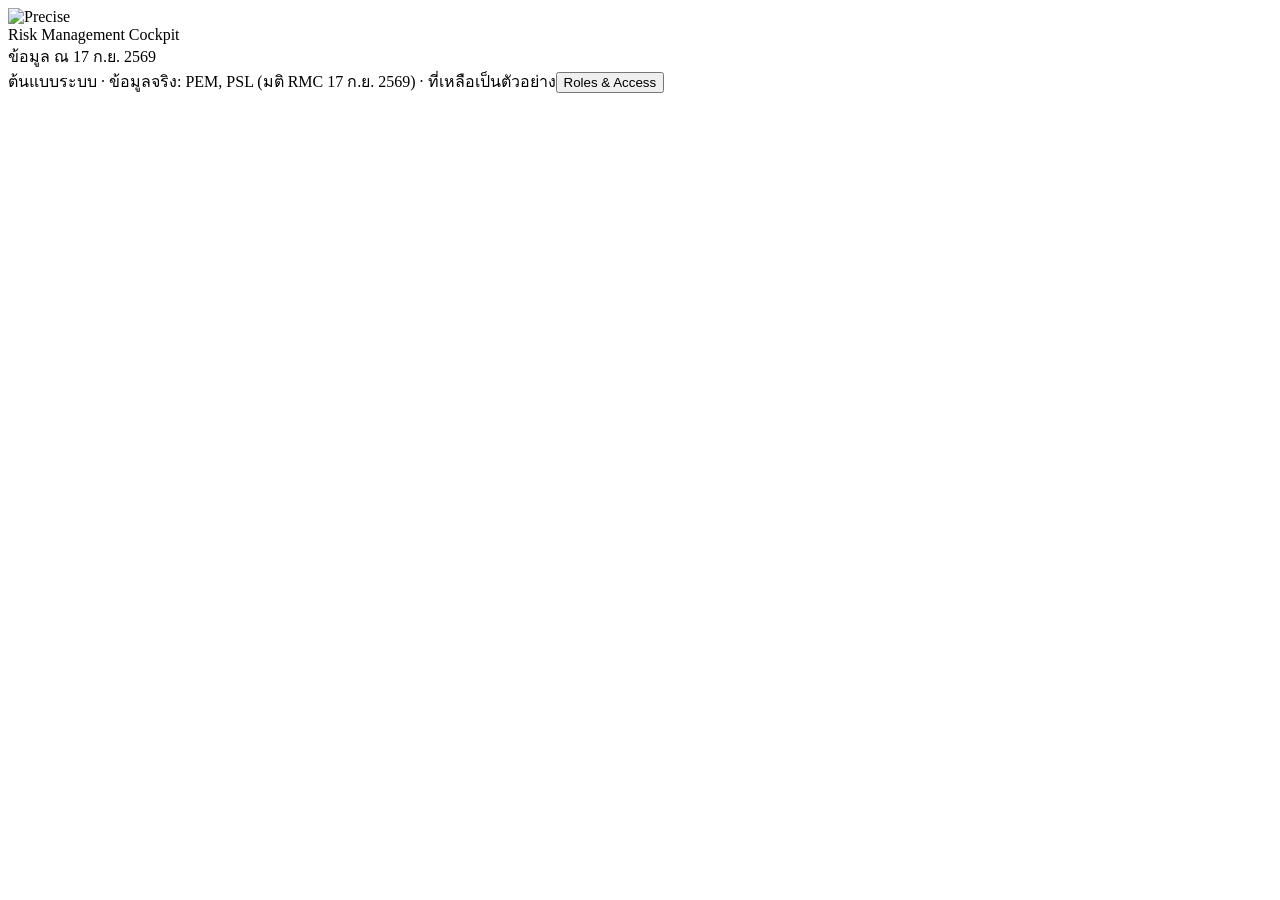
==== access.html @ 17184a7b "Update Web แบบแยก file  -  ครั้งแรก" ====
<!doctype html>
<html lang="th">
<head>
<meta charset="utf-8">
<meta name="viewport" content="width=device-width, initial-scale=1, viewport-fit=cover">
<title>Roles & Access · Precise Risk Cockpit</title>
<link rel="preconnect" href="https://fonts.googleapis.com">
<link href="https://fonts.googleapis.com/css2?family=IBM+Plex+Sans+Thai:wght@400;500;600;700&family=Noto+Sans+Thai:wght@400;500;600;700&family=IBM+Plex+Mono:wght@500;600&display=swap" rel="stylesheet">
<link rel="stylesheet" href="css/app.css">
</head>
<body>
<div class="login" id="login" hidden></div>
<div class="topbar">
  <div class="topbar-inner">
    <div class="brand">
      <span class="logo-plate"><img class="brand-logo" src="img/logo-h.png" alt="Precise" width="160" height="25"></span>
      <div class="brand-text">
        <div class="t1">Risk Management Cockpit</div>
      </div>
    </div>
    <nav class="tabs" id="tabnav" aria-label="เมนูหลัก"></nav>
    <div class="tb-right">
      <span class="data-date">ข้อมูล ณ 17 ก.ย. 2569</span>
      <div class="user-slot" id="userSlot"></div>
    </div>
  </div>
</div>

<div class="wrap">
  <div id="panels"></div>
</div>

<footer>
  <div class="foot-row"><span>ต้นแบบระบบ · ข้อมูลจริง: PEM, PSL (มติ RMC 17 ก.ย. 2569) · ที่เหลือเป็นตัวอย่าง</span><button type="button" class="foot-link" data-goto-page="access">Roles &amp; Access</button></div>
</footer>

<script>window.PRC_PAGE="access";</script>
<script src="data/org.js"></script>
<script src="data/strategy.js"></script>
<script src="data/risks.js"></script>
<script src="data/access.js"></script>
<script src="js/app.js"></script>
</body>
</html>
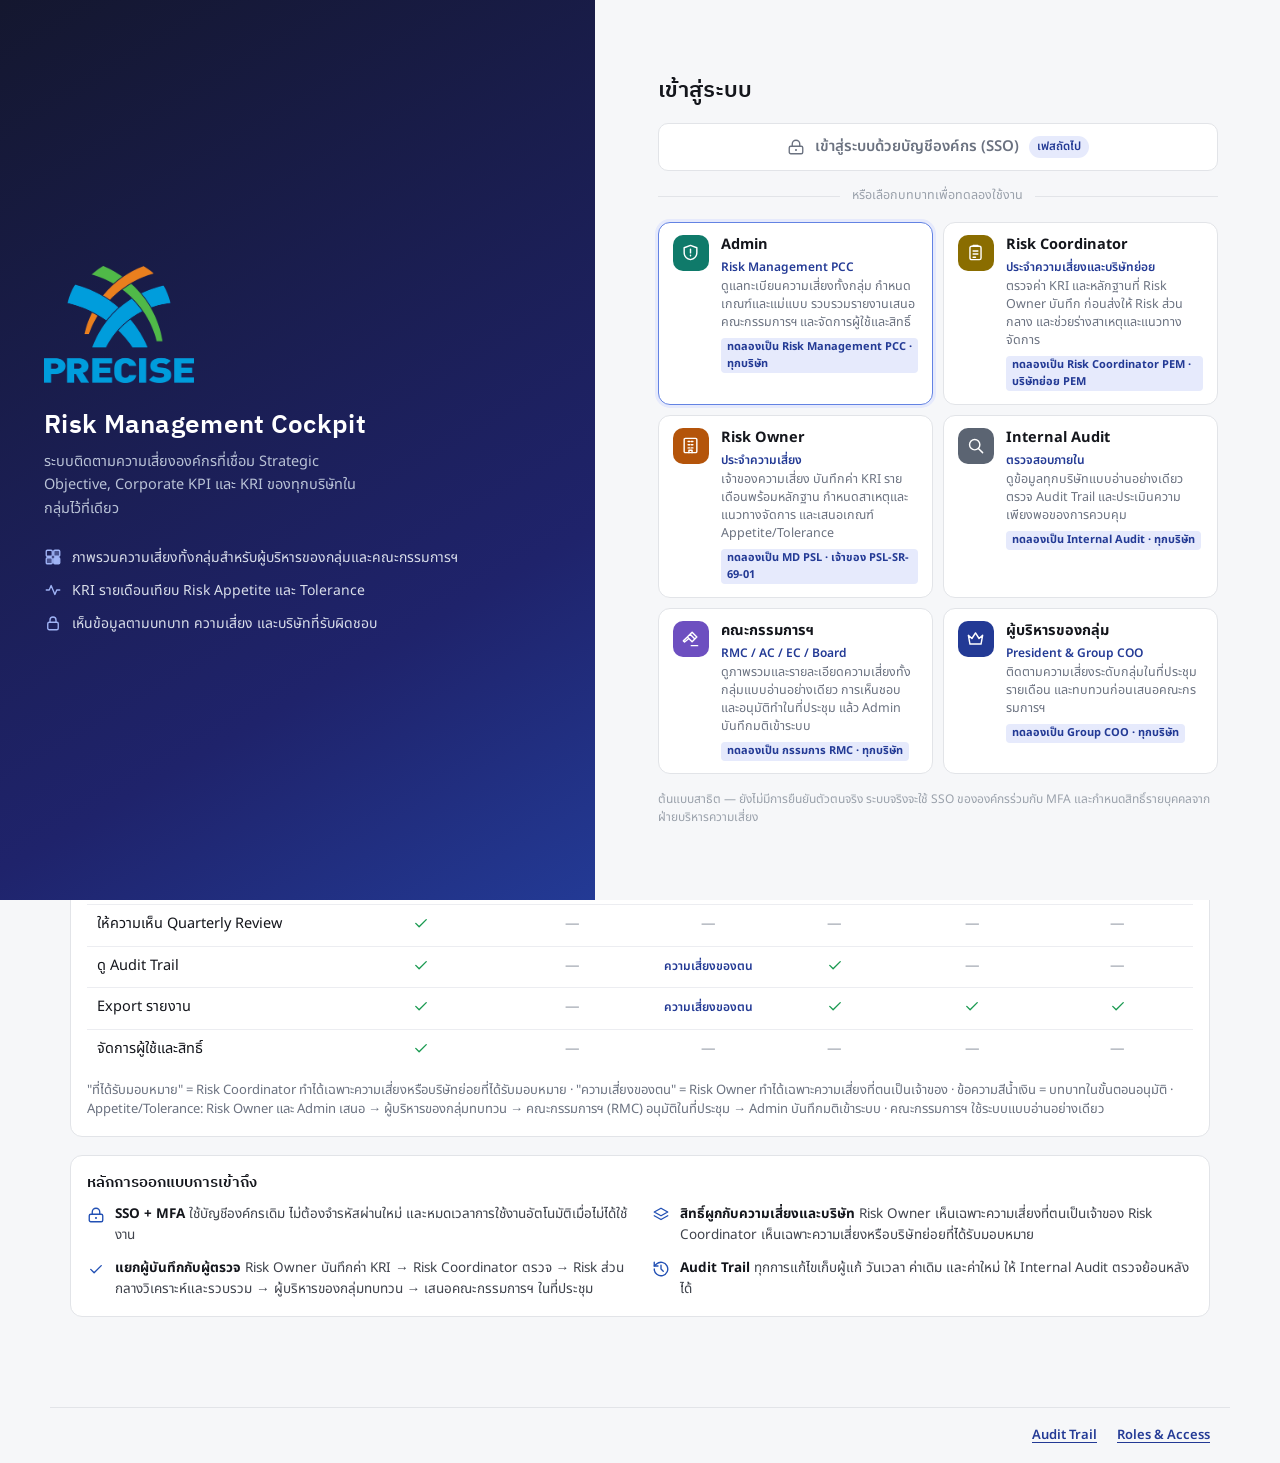
==== commit 4f6f1fa7: "Sync Risk Cockpit with latest Artifact version (1790785474-12ca) - Update all pages, css/app.css, js" ====
--- a/access.html
+++ b/access.html
@@ -13,14 +13,15 @@
 <div class="topbar">
   <div class="topbar-inner">
     <div class="brand">
-      <span class="logo-plate"><img class="brand-logo" src="img/logo-h.png" alt="Precise" width="160" height="25"></span>
+      <svg class="brand-mark" viewBox="0 0 27 27" width="27" height="27" aria-hidden="true"><rect x="0" y="0" width="6" height="6" rx="1.2" fill="#e6870c"/><rect x="7" y="0" width="6" height="6" rx="1.2" fill="#e6870c"/><rect x="14" y="0" width="6" height="6" rx="1.2" fill="#d92d20"/><rect x="21" y="0" width="6" height="6" rx="1.2" fill="#d92d20"/><rect x="0" y="7" width="6" height="6" rx="1.2" fill="#caa400"/><rect x="7" y="7" width="6" height="6" rx="1.2" fill="#caa400"/><rect x="14" y="7" width="6" height="6" rx="1.2" fill="#e6870c"/><rect x="21" y="7" width="6" height="6" rx="1.2" fill="#d92d20"/><rect x="0" y="14" width="6" height="6" rx="1.2" fill="#1a9a51"/><rect x="7" y="14" width="6" height="6" rx="1.2" fill="#caa400"/><rect x="14" y="14" width="6" height="6" rx="1.2" fill="#caa400"/><rect x="21" y="14" width="6" height="6" rx="1.2" fill="#e6870c"/><rect x="0" y="21" width="6" height="6" rx="1.2" fill="#1a9a51"/><rect x="7" y="21" width="6" height="6" rx="1.2" fill="#1a9a51"/><rect x="14" y="21" width="6" height="6" rx="1.2" fill="#caa400"/><rect x="21" y="21" width="6" height="6" rx="1.2" fill="#e6870c"/></svg>
       <div class="brand-text">
-        <div class="t1">Risk Management Cockpit</div>
+        <div class="t1">Risk Cockpit</div>
+        <div class="t2">Enterprise Risk Management</div>
       </div>
     </div>
     <nav class="tabs" id="tabnav" aria-label="เมนูหลัก"></nav>
     <div class="tb-right">
-      <span class="data-date">ข้อมูล ณ 17 ก.ย. 2569</span>
+      <span class="data-date">ข้อมูล ณ 17 ธ.ค. 2569</span>
       <div class="user-slot" id="userSlot"></div>
     </div>
   </div>
@@ -31,7 +32,7 @@
 </div>
 
 <footer>
-  <div class="foot-row"><span>ต้นแบบระบบ · ข้อมูลจริง: PEM, PSL (มติ RMC 17 ก.ย. 2569) · ที่เหลือเป็นตัวอย่าง</span><button type="button" class="foot-link" data-goto-page="access">Roles &amp; Access</button></div>
+  <div class="foot-row"><button type="button" class="foot-link" data-goto-page="revision">Audit Trail</button><button type="button" class="foot-link" data-goto-page="access">Roles &amp; Access</button></div>
 </footer>
 
 <script>window.PRC_PAGE="access";</script>
--- a/css/app.css
+++ b/css/app.css
@@ -0,0 +1,1554 @@
+  /* base (matches the artifact skeleton so pages look the same everywhere) */
+  html,body{ margin:0; } [hidden]{ display:none !important; } img{ max-width:100%; }
+  :root{
+    --brand-900:#1f236b; --brand-700:#233a95; --brand-600:#2250b4; --brand-500:#6383e3; --brand-100:#e6eafc; --cause-bg:#eeebfd; --cause-line:#c4bbf3; --cause-fg:#4a3aa6;
+    --navy-900:#14172f; --navy-800:#1e2148; --navy-700:#1f236b;
+    --layer-corp:#6383e3; --layer-parent:#233a95; --layer-sub:#6d4fc0;
+    --cm-ok-fg:#0f5b32; --cm-gap-fg:#7a5b00;
+    --cm-rule:#9aa1ae;
+    --ink:#14161c; --ink-soft:#3f434c; --ink-muted:#6b7280; --ink-faint:#9aa1ab;
+    --surface:#ffffff; --surface-alt:#f6f7f9; --surface-sunken:#eef0f3; --border:#e2e4e8; --border-soft:#ecedf1;
+    --crit-fg:#8a1c14; --crit-bg:#fbe6e3; --crit-line:#d92d20;
+    --high-fg:#8a4a05; --high-bg:#fdefd9; --high-line:#e6870c;
+    --watch-fg:#7a5b00; --watch-bg:#fbf2cf; --watch-line:#caa400;
+    --good-fg:#0f5b32; --good-bg:#e2f4e8; --good-line:#1a9a51;
+    --pending-fg:#5b6472; --pending-bg:#eef1f3; --pending-line:#b7bec7;
+    --font-head:"IBM Plex Sans Thai","IBM Plex Sans",sans-serif;
+    --font-body:"Noto Sans Thai","Noto Sans",sans-serif;
+    --font-mono:"IBM Plex Mono",ui-monospace,monospace;
+    color-scheme: light;
+  }
+  @media (prefers-color-scheme: dark){
+    :root:not([data-theme="light"]){
+      --ink:#eef1f7; --ink-soft:#c7ccd6; --ink-muted:#949bab; --ink-faint:#676e7e;
+      --surface:#14161c; --surface-alt:#0e0f14; --surface-sunken:#0a0b0f; --border:#262932; --border-soft:#1c1f27;
+      --brand-700:#8297ed; --brand-100:#1f2650; --cause-bg:#231d42; --cause-line:#463c7e; --cause-fg:#b4a8f6;
+      --crit-bg:#3a1712; --high-bg:#3a2a0c; --watch-bg:#332c05; --good-bg:#0f2a1c; --pending-bg:#1c262b;
+      --layer-parent:#8297ed; --layer-sub:#b3a3ec;
+      --cm-ok-fg:#5fd08f; --cm-gap-fg:#e5c34a;
+      --cm-rule:#5a6070;
+    }
+  }
+  :root[data-theme="dark"]{
+    --ink:#eef1f7; --ink-soft:#c7ccd6; --ink-muted:#949bab; --ink-faint:#676e7e;
+    --surface:#14161c; --surface-alt:#0e0f14; --surface-sunken:#0a0b0f; --border:#262932; --border-soft:#1c1f27;
+    --brand-700:#8297ed; --brand-100:#1f2650; --cause-bg:#231d42; --cause-line:#463c7e; --cause-fg:#b4a8f6;
+    --crit-bg:#3a1712; --high-bg:#3a2a0c; --watch-bg:#332c05; --good-bg:#0f2a1c; --pending-bg:#1c262b;
+    --layer-parent:#8297ed; --layer-sub:#b3a3ec;
+    --cm-ok-fg:#5fd08f; --cm-gap-fg:#e5c34a;
+    --cm-rule:#5a6070;
+  }
+  *{box-sizing:border-box;}
+  body{ background:var(--surface-alt); color:var(--ink); font-family:var(--font-body); font-size:15.5px; line-height:1.5; padding-inline:0; }
+  h1,h2,h3,h4{ font-family:var(--font-head); font-weight:600; text-wrap:balance; margin:0; color:var(--ink); }
+  .mono{ font-family:var(--font-mono); font-variant-numeric:tabular-nums; }
+  a{ color:inherit; }
+  button{ font-family:inherit; }
+
+  .topbar{
+    position:sticky; top:env(safe-area-inset-top,0px); z-index:20;
+    background:linear-gradient(135deg,var(--navy-900),var(--navy-700));
+    color:#eef1f7; border-bottom:1px solid var(--brand-700);
+  }
+  .topbar-inner{ max-width:1180px; margin:0 auto; padding:14px 20px; display:flex; flex-wrap:wrap; align-items:center; gap:14px; }
+  .brand{ display:flex; align-items:center; gap:10px; margin-right:auto; }
+  .brand-text .t1{ font-family:var(--font-head); font-weight:700; font-size:16px; letter-spacing:.6px; }
+  .brand-text .t2{ font-size:13px; color:#a7b0c4; }
+  .tabs{ display:flex; gap:4px; flex-wrap:wrap; }
+  .tab-btn{
+    background:transparent; border:1px solid transparent; color:#ced3dc; padding:7px 12px; border-radius:8px;
+    font-size:14px; font-weight:600; cursor:pointer; white-space:nowrap; transition:background .15s,color .15s;
+  }
+  .tab-btn:hover{ background:rgba(255,255,255,.08); color:#fff; }
+  .tab-btn.active{ background:var(--brand-600); color:#fff; }
+
+  .wrap{ max-width:1180px; margin:0 auto; padding:22px 20px 60px; }
+  .panel{ display:flex; flex-direction:column; gap:18px; }
+
+  .page-head{ display:flex; flex-wrap:wrap; align-items:baseline; justify-content:space-between; gap:10px; margin-bottom:2px; }
+  .page-head h2{ font-size:24px; }
+  .page-head .sub{ color:var(--ink-muted); font-size:14px; }
+  .asof{ font-size:13px; color:var(--ink-faint); background:var(--surface-sunken); border:1px solid var(--border-soft); padding:3px 9px; border-radius:20px; }
+
+  .filterbar{ display:flex; align-items:center; gap:9px; min-width:0; max-width:100%; }
+  .filterbar label{ font-size:13px; font-weight:700; color:var(--ink-muted); white-space:nowrap; }
+  .filterbar select{
+    font-family:var(--font-body); font-size:14px; color:var(--ink); background:var(--surface);
+    border:1px solid var(--border); border-radius:8px; padding:7px 30px 7px 11px; min-width:170px; max-width:100%;
+    cursor:pointer; appearance:none; -webkit-appearance:none;
+    background-image:url("data:image/svg+xml;utf8,<svg xmlns='http://www.w3.org/2000/svg' width='10' height='6'><path d='M0 0L5 6L10 0Z' fill='%2398a2b3'/></svg>");
+    background-repeat:no-repeat; background-position:right 11px center;
+  }
+  .filterbar select{ flex:1 1 auto; width:360px; min-width:0; }
+  .filterbar select:focus{ outline:2px solid var(--brand-500); outline-offset:1px; }
+  .empty-state{ text-align:center; padding:34px 20px; color:var(--ink-muted); font-size:14.5px; }
+  .empty-state .big{ font-size:15px; font-weight:600; color:var(--ink-soft); margin-bottom:4px; }
+
+  .grid{ display:grid; gap:14px; }
+  .grid > *{ min-width:0; }
+  .grid-4{ grid-template-columns:repeat(4,1fr); }
+  .grid-5{ grid-template-columns:repeat(5,1fr); }
+  .grid-2{ grid-template-columns:1.3fr 1fr; }
+  .grid-matrix{ grid-template-columns:3fr 6fr; }
+  @media (max-width:860px){ .grid-4, .grid-5{ grid-template-columns:repeat(2,1fr); } .grid-5 > :first-child{ grid-column:1 / -1; } .grid-2{ grid-template-columns:1fr; } .grid-matrix{ grid-template-columns:1fr; } }
+  @media (max-width:520px){ .grid-4{ grid-template-columns:1fr 1fr; } }
+
+  .card{ background:var(--surface); border:1px solid var(--border); border-radius:12px; padding:16px; }
+  .card h3{ font-size:15px; margin-bottom:10px; }
+  .card .hint{ font-size:13px; color:var(--ink-muted); margin-top:2px; }
+
+  .stat{ background:var(--surface); border:1px solid var(--border); border-radius:12px; padding:14px 16px; position:relative; overflow:hidden; }
+  .stat .lbl{ font-size:13px; color:var(--ink-muted); font-weight:600; text-transform:uppercase; letter-spacing:.4px; }
+  .stat .val{ font-family:var(--font-mono); font-size:32px; font-weight:600; margin-top:4px; }
+  .stat .bar{ height:4px; border-radius:3px; margin-top:10px; background:var(--surface-sunken); }
+  .stat .bar i{ display:block; height:100%; border-radius:3px; }
+  .stat.crit .val{ color:var(--crit-line);} .stat.crit .bar i{ background:var(--crit-line); }
+  .stat.high .val{ color:var(--high-line);} .stat.high .bar i{ background:var(--high-line); }
+  .stat.watch .val{ color:var(--watch-line);} .stat.watch .bar i{ background:var(--watch-line); }
+  .stat.good .val{ color:var(--good-line);} .stat.good .bar i{ background:var(--good-line); }
+
+  .pill{ display:inline-flex; align-items:center; gap:5px; font-size:12.5px; font-weight:700; padding:3px 9px; border-radius:20px; border:1px solid transparent; white-space:nowrap; }
+  .pill::before{ content:""; width:6px; height:6px; border-radius:50%; }
+  .pill.crit{ color:var(--crit-fg); background:var(--crit-bg); border-color:var(--crit-line); } .pill.crit::before{ background:var(--crit-line); }
+  .pill.high{ color:var(--high-fg); background:var(--high-bg); border-color:var(--high-line); } .pill.high::before{ background:var(--high-line); }
+  .pill.watch{ color:var(--watch-fg); background:var(--watch-bg); border-color:var(--watch-line); } .pill.watch::before{ background:var(--watch-line); }
+  .pill.good{ color:var(--good-fg); background:var(--good-bg); border-color:var(--good-line); } .pill.good::before{ background:var(--good-line); }
+  .pill.pending{ color:var(--pending-fg); background:var(--pending-bg); border-color:var(--pending-line); } .pill.pending::before{ background:var(--pending-line); }
+
+  /* org chart -- 3 tiers, each its own flat card (shadow, not border), connected by one layer-colored line per hop */
+  .org{ display:flex; flex-direction:column; align-items:center; gap:6px; }
+  .org-legend{ display:flex; flex-wrap:wrap; gap:10px 18px; margin-bottom:16px; font-size:12px; color:var(--ink-muted); }
+  .org-legend span{ display:inline-flex; align-items:center; gap:7px; }
+  .org-legend i{ width:9px; height:9px; border-radius:50%; display:inline-block; flex:none; }
+
+  .org-parent{ background:var(--surface); color:var(--ink); border-radius:12px; padding:14px 24px; text-align:center; min-width:220px; cursor:pointer; box-shadow:0 0 0 1px var(--border-soft), 0 1px 2px rgba(15,23,42,.05); transition:box-shadow .15s,transform .1s; }
+  .org-parent:hover{ box-shadow:0 0 0 1px var(--brand-500), 0 4px 10px -4px rgba(15,23,42,.18); transform:translateY(-1px); }
+  .org-parent .n{ font-family:var(--font-head); font-weight:700; font-size:22px; letter-spacing:.5px; color:var(--layer-corp); }
+  .org-parent .d{ font-size:12.5px; color:var(--ink-muted); margin-top:2px; }
+  .org-parent .lv{ margin-top:9px; }
+  .org-parent.active{ box-shadow:0 0 0 2px var(--brand-600); }
+
+  /* layer1 -> layer2 connector (one line, one color) */
+  .org-stem{ width:2px; height:18px; background:var(--layer-parent); }
+  .org-row{ display:grid; grid-template-columns:repeat(auto-fit,minmax(150px,1fr)); gap:24px 12px; align-items:start; position:relative; padding-top:16px; border-top:2px solid var(--layer-parent); width:100%; }
+
+  .org-branch{ display:flex; flex-direction:column; align-items:stretch; }
+
+  .org-node{ background:var(--surface); border-radius:10px; padding:11px 13px; text-align:left; cursor:pointer; box-shadow:0 0 0 1px var(--border-soft), 0 1px 2px rgba(15,23,42,.05); transition:box-shadow .15s,transform .1s; }
+  .org-node:hover{ box-shadow:0 0 0 1px var(--brand-500), 0 4px 10px -4px rgba(15,23,42,.18); transform:translateY(-1px); }
+  .org-node.active{ box-shadow:0 0 0 2px var(--brand-600); }
+  .org-node-top{ display:flex; align-items:center; justify-content:space-between; gap:6px; }
+  .org-node .id{ font-family:var(--font-mono); font-weight:700; font-size:14.5px; color:var(--layer-parent); }
+  .org-node .lv{ margin-top:8px; }
+
+  .org-expand-toggle{ background:none; border:none; color:var(--ink-faint); cursor:pointer; font-size:11.5px; padding:3px 5px; line-height:1; border-radius:4px; flex:none; }
+  .org-expand-toggle:hover{ color:var(--brand-600); background:var(--surface-alt); }
+
+  /* layer2 -> layer3 connector (one line, one color) */
+  .org-kid-stem{ width:2px; height:14px; background:var(--layer-sub); margin:0 auto; }
+  .org-kids-row{ display:flex; flex-wrap:wrap; justify-content:center; gap:8px; padding-top:10px; border-top:2px solid var(--layer-sub); }
+  .org-kid{ flex:1 1 auto; min-width:88px; background:var(--surface-alt); border-radius:8px; padding:7px 9px; cursor:pointer; box-shadow:0 0 0 1px var(--border-soft); transition:box-shadow .15s; }
+  .org-kid:hover{ box-shadow:0 0 0 1px var(--brand-500); }
+  .org-kid.active{ box-shadow:0 0 0 2px var(--brand-600); }
+  .org-kid:hover .cid{ color:var(--brand-600); }
+  .org-kid.active .cid{ color:var(--brand-600); }
+  .org-kid .cid{ font-family:var(--font-mono); font-weight:700; font-size:12.5px; color:var(--layer-sub); }
+  .org-kid .pill{ font-size:10.5px; padding:2px 6px; margin-top:4px; }
+
+  /* view toggle -- switch between org chart and KPI register table */
+  .view-toggle{ display:inline-flex; gap:3px; background:var(--surface-alt); border-radius:10px; padding:4px; margin:0 0 14px; }
+  .view-toggle-btn{ display:inline-flex; align-items:center; gap:6px; background:none; border:none; border-radius:7px; padding:8px 14px; font-size:13.5px; font-weight:600; color:var(--ink-muted); cursor:pointer; transition:background .15s,color .15s; }
+  .view-toggle-btn:hover{ color:var(--ink); }
+  .view-toggle-btn.active{ background:var(--surface); color:var(--brand-700); box-shadow:0 1px 2px rgba(15,23,42,.08); }
+
+  /* KPI register -- cascade map (one screen): Domain | Objective | Corporate KPI <- Company KPI */
+  .cm-stats{ display:flex; flex-wrap:wrap; gap:6px 8px; margin:8px 0 12px; }
+  .cm-stat{ display:inline-flex; align-items:center; gap:6px; font-size:12px; color:var(--ink-muted); background:var(--surface-alt); border-radius:7px; padding:4px 9px; }
+  .cm-stat b{ color:var(--ink); font-variant-numeric:tabular-nums; }
+  .cm-stat .mono{ font-size:11px; color:var(--ink-soft); }
+  .cm-stat.ok{ background:var(--good-bg); color:var(--cm-ok-fg); } .cm-stat.ok b, .cm-stat.ok .mono{ color:var(--cm-ok-fg); }
+  .cm-stat.gap{ background:var(--watch-bg); color:var(--cm-gap-fg); } .cm-stat.gap b, .cm-stat.gap .mono{ color:var(--cm-gap-fg); }
+  .cm-sw{ width:9px; height:9px; border-radius:50%; display:inline-block; }
+  .cm-sw.corp{ background:var(--layer-corp); } .cm-sw.comp{ background:var(--layer-parent); }
+
+  /* KPI register filters */
+  .rf{ display:flex; flex-direction:column; gap:7px; padding:10px 12px; margin:0 0 14px; background:var(--surface-alt); border-radius:10px; }
+  .rf-row{ display:flex; align-items:baseline; gap:10px; }
+  .rf-h{ flex:none; width:58px; font-size:11px; font-weight:700; letter-spacing:.3px; text-transform:uppercase; color:var(--ink-muted); }
+  .rf-chips{ display:flex; flex-wrap:wrap; gap:5px; min-width:0; }
+  .rf-chip{ display:inline-flex; align-items:center; gap:6px; font:inherit; font-size:12.5px; font-weight:600; color:var(--ink-soft); background:var(--surface); border:1px solid var(--border); border-radius:999px; padding:4px 10px; cursor:pointer; transition:background .12s,border-color .12s,color .12s; }
+  .rf-chip:hover{ border-color:var(--brand-500); color:var(--ink); }
+  .rf-chip:focus-visible{ outline:2px solid var(--brand-600); outline-offset:1px; }
+  .rf-chip.on{ background:var(--brand-600); border-color:var(--brand-600); color:#fff; }
+  .rf-chip.on b, .rf-chip.on .rf-n{ color:#fff !important; }
+  .rf-chip b{ font-size:12px; }
+  .rf-chip b.l1{ color:var(--layer-corp); } .rf-chip b.l2{ color:var(--layer-parent); } .rf-chip b.l3{ color:var(--layer-sub); }
+  .rf-n{ font-size:11px; font-weight:600; color:var(--ink-faint); font-variant-numeric:tabular-nums; }
+  .rf-dc{ width:8px; height:8px; border-radius:2px; display:inline-block; }
+  .rf-chip .cm-sw{ width:8px; height:8px; }
+  .rf-chip.on .cm-sw, .rf-chip.on .rf-dc{ box-shadow:0 0 0 1.5px #fff; }
+  .rf-sum{ font-size:12.5px; color:var(--ink-muted); padding-left:68px; }
+  .rf.tb{ margin:0; }
+  .rf.tb .rf-row{ align-items:center; }
+  @media (max-width:600px){ .rf.tb .rf-row{ align-items:flex-start; } }
+  /* view switch inside the toolbar looks exactly like the other filter chips */
+  .rf.tb .view-toggle{ display:flex; flex-wrap:wrap; gap:5px; margin:0; padding:0; background:none; border-radius:0; }
+  .rf.tb .view-toggle-btn{ gap:6px; font-size:12.5px; font-weight:600; color:var(--ink-soft); background:var(--surface); border:1px solid var(--border); border-radius:999px; padding:4px 10px; box-shadow:none; transition:background .12s,border-color .12s,color .12s; }
+  .rf.tb .view-toggle-btn:hover{ border-color:var(--brand-500); color:var(--ink); }
+  .rf.tb .view-toggle-btn.active{ background:var(--brand-600); border-color:var(--brand-600); color:#fff; box-shadow:none; }
+  .rf.tb .view-toggle-btn .ic{ width:14px; height:14px; }
+  .rf.tb .view-toggle-btn.active .ic{ color:#fff; }
+  .rf .lock{ display:inline-flex; align-items:center; gap:6px; font-size:12.5px; font-weight:600; color:var(--brand-700); background:var(--brand-100); border-radius:999px; padding:3px 10px; }
+  .rf .lock .ic{ width:14px; height:14px; }
+  .rf-chip .rs-sw{ width:8px; height:8px; border-radius:2px; }
+  .rf-chip .rs-sw.na{ background:var(--pending-line); }
+  .rf-sum b{ color:var(--ink); }
+  .rf-clear{ font:inherit; font-size:12px; font-weight:700; color:var(--brand-700); background:none; border:none; padding:0 0 0 8px; cursor:pointer; text-decoration:underline; }
+  .cm-dots-head b.pin{ background:var(--brand-600); color:#fff !important; border-radius:4px; padding:1px 2px; margin:-1px -2px; }
+  .cm-dot.on.pin{ box-shadow:0 0 0 2px var(--surface), 0 0 0 3.5px var(--brand-600); }
+  @media (max-width:600px){ .rf-row{ flex-direction:column; gap:4px; } .rf-sum{ padding-left:0; } }
+  .cm{ font-size:12.5px; }
+  .cm-head, .cm-domain{ display:grid; grid-template-columns:186px minmax(0,1fr); }
+  .cm-h-rows, .cm-row{ display:grid; grid-template-columns:minmax(170px,.62fr) minmax(0,2fr); column-gap:12px; }
+  .cm-lines{ display:flex; flex-direction:column; gap:1px; min-width:0; }
+  .cm-h-kpi{ display:grid; grid-template-columns:74px minmax(0,1fr) auto; column-gap:6px; align-items:end; padding-left:6px; padding-right:0; }
+  .cm-h-t{ grid-column:1 / 3; font-weight:700 !important; }
+  .cm-h-t small{ display:flex; align-items:center; gap:5px; font-size:10.5px; font-weight:600; letter-spacing:0; text-transform:none; color:var(--ink-muted); }
+  .cm-h-t small .cm-sw{ width:7px; height:7px; }
+  .cm-h-t small .cm-sw.comp{ margin-left:6px; }
+  .cm-h-co{ display:flex; flex-direction:column; align-items:stretch; gap:4px; }
+  .cm-h-co > small{ text-align:center; font-size:10.5px; font-weight:700; letter-spacing:.2px; color:var(--ink-muted); border-bottom:1.5px solid var(--cm-rule); padding-bottom:3px; margin:0 4px; }
+  .cm{ position:relative; }
+  .cm-head{ border-bottom:2px solid var(--cm-rule); position:sticky; top:calc(env(safe-area-inset-top,0px) + var(--topbar-h,64px)); z-index:3; background:var(--surface); padding-top:8px; }
+  .cm-head.stuck{ box-shadow:0 6px 8px -6px rgba(8,15,20,.18); }
+  /* crosshair: hovered row + hovered company column */
+  .cm-colband{ position:absolute; top:0; bottom:0; width:27px; left:0; pointer-events:none; z-index:2; background:color-mix(in srgb, var(--brand-600) 11%, transparent); border-radius:4px; display:none; }
+  .cm-colband.on{ display:block; }
+  .cm-dots-head b.xcol{ background:var(--brand-100); color:var(--brand-700); border-radius:4px; padding:1px 2px; margin:-1px -2px; }
+  .cm-kpi.cm-xrow{ background:color-mix(in srgb, var(--brand-600) 11%, transparent); }
+  .cm-kpi.cm-xrow .cm-dot.xcell{ outline:2px solid var(--brand-700); outline-offset:2px; }
+  .cm-h{ font-size:11px; font-weight:700; letter-spacing:.3px; text-transform:uppercase; color:var(--ink-muted); padding:0 8px 7px; align-self:end; }
+  .cm-h span{ text-transform:none; font-weight:600; }
+  .cm-h.cm-h-kpi{ padding-left:6px; padding-right:0; } /* keep company labels on the same columns as the dots */
+  .cm-dots{ display:grid; grid-auto-flow:column; grid-auto-columns:32px; justify-items:center; align-items:center; }
+  .cm-dots-head b{ font-family:var(--font-body); font-size:11px; font-weight:700; text-transform:none; letter-spacing:0; }
+  .cm-dots-head b.l1{ color:var(--layer-corp); }
+  .cm-dots-head b.l2{ color:var(--layer-parent); }
+  .cm-dots-head b.l3{ color:var(--layer-sub); }
+
+  .cm-domain{ border-bottom:1px solid var(--border); }
+  .cm-domain:last-child{ border-bottom:none; }
+  button.bsc-seg{ border:none; font:inherit; font-weight:700; font-size:12px; cursor:pointer; transition:filter .15s, box-shadow .15s; }
+  button.bsc-seg.tight{ font-size:10.5px; }
+  .bsc-weight-bar:hover .bsc-seg:not(.on), .bsc-weight-bar.has-on .bsc-seg:not(.on){ filter:saturate(.55) brightness(.92); }
+  .bsc-seg.on{ box-shadow:inset 0 -4px 0 rgba(255,255,255,.75); filter:none; }
+  .bsc-seg:focus-visible{ outline:3px solid var(--brand-500); outline-offset:-3px; }
+  @media (max-width:560px){ .kpi-level .bsc-weight-bar{ display:grid; grid-template-columns:repeat(3,minmax(0,1fr)); } }
+  .dom-detail{ display:grid; grid-template-rows:0fr; transition:grid-template-rows .2s ease; margin-top:10px; }
+  .dom-detail .dd-in{ overflow:hidden; min-height:22px; }
+  .dom-detail.open{ grid-template-rows:1fr; }
+  :root{ --kw-a:16%; }
+  @media (prefers-color-scheme: dark){ :root:not([data-theme="light"]){ --kw-a:40%; } }
+  :root[data-theme="dark"]{ --kw-a:40%; }
+  .dd-row mark.kw{ background:color-mix(in srgb, var(--dc) var(--kw-a), transparent); color:var(--ink); font-weight:600; border-radius:4px; padding:0 3px; box-decoration-break:clone; -webkit-box-decoration-break:clone; }
+  .dd-hint{ font-size:12.5px; color:var(--ink-faint); }
+  .dd-row{ display:flex; gap:10px; align-items:flex-start; padding:10px 12px; border-radius:10px; background:var(--surface-alt); }
+  .dd-row b{ font-size:14px; color:var(--ink); } .dd-row .dp-w{ margin-left:6px; font-size:12.5px; font-weight:600; color:var(--ink-faint); }
+  .dd-row p{ margin:2px 0 0; font-size:13.5px; line-height:1.55; color:var(--ink-soft); }
+  @media (prefers-reduced-motion: reduce){ .dom-detail{ transition:none; } }
+  .cm-dhead{ display:flex; align-items:flex-start; gap:7px; padding:9px 8px 9px 0; box-shadow:inset 3px 0 0 var(--dc); padding-left:10px; }
+  .cm-dname{ font-weight:700; color:var(--ink); line-height:1.25; font-size:12.5px; white-space:nowrap; }
+  .cm-dname small{ display:block; font-weight:600; font-size:11px; color:var(--ink-faint); margin-top:2px; }
+  .cm-row{ padding:5px 0; border-top:1px dashed var(--border-soft); }
+  .cm-row:first-child{ border-top:none; }
+  .cm-row:hover{ background:var(--surface-alt); }
+  .cm-obj{ display:flex; align-items:flex-start; gap:6px; padding:3px 8px; min-width:0; }
+  .cm-oc{ font-weight:700; color:var(--dc); flex:none; }
+  .cm-ot{ color:var(--ink-soft); line-height:1.4; }
+
+  .cm-kpi{ display:grid; grid-template-columns:74px minmax(0,1fr); align-items:start; gap:6px; width:100%; text-align:left; font:inherit; color:var(--ink); background:none; border:none; border-radius:6px; padding:3px 6px; cursor:pointer; }
+  .cm-kpi{ grid-template-columns:74px minmax(0,1fr) auto; padding-right:0; }
+  .cm-kpi.corp{ background:color-mix(in srgb, var(--layer-corp) 7%, transparent); }
+  .cm-kpi.corp .cm-target{ font-weight:600; }
+  /* hover a KPI: its linked KPIs stay lit with a link marker, everything else fades */
+  .cm-kpi{ position:relative; transition:opacity .15s, background .15s; }
+  .cm.cm-focus .cm-kpi{ opacity:.25; }
+  .cm.cm-focus .cm-kpi.cm-hl, .cm.cm-focus .cm-kpi.cm-hl-self{ opacity:1; }
+  .cm-kpi.cm-hl-self{ background:var(--brand-100); box-shadow:inset 0 0 0 1.5px var(--brand-700); }
+  .cm-kpi.cm-hl{ background:var(--brand-100); }
+  .cm-kpi.cm-hl::before{ content:"\21C4"; position:absolute; left:-13px; top:3px; font-size:12px; font-weight:700; color:var(--brand-700); line-height:1.4; }
+  @media (prefers-reduced-motion: reduce){ .cm-kpi{ transition:none; } }
+  .cm-kpi:hover{ background:var(--brand-100); }
+  .cm-kpi:focus-visible{ outline:2px solid var(--brand-600); outline-offset:1px; }
+  .cm-kpi.active{ background:var(--brand-100); }
+  .cm-id{ font-weight:700; font-size:11.5px; color:var(--layer-corp); }
+  .cm-kpi.comp .cm-id{ color:var(--layer-parent); }
+  .cm-target{ min-width:0; line-height:1.4; }
+  .cm-kpi .cm-id{ line-height:1.55; }
+  .cm-kpi .cm-dots{ align-self:start; height:17.5px; }
+  .cm-dot{ width:9px; height:9px; border-radius:50%; background:transparent; box-shadow:inset 0 0 0 1.5px var(--border); }
+  .cm-dot.on{ background:var(--good-line); box-shadow:none; }
+  .cm-dot.na{ box-shadow:none; }
+  .cm-dot.tbd{ box-shadow:none; border:1.5px dashed var(--layer-sub); opacity:.55; }
+  /* outline grouping */
+  .cm-tg{ flex:none; width:15px; height:15px; margin-top:1.5px; display:inline-grid; place-items:center; padding:0; font:700 12px/1 var(--font-mono); color:var(--ink-muted); background:var(--surface); border:1px solid var(--border); border-radius:3px; cursor:pointer; }
+  .cm-tg:hover{ color:var(--brand-700); border-color:var(--brand-500); }
+  .cm-tg:focus-visible, .cm-lv button:focus-visible, .cm-more:focus-visible{ outline:2px solid var(--brand-600); outline-offset:1px; }
+  .cm-lv{ display:inline-flex; gap:3px; margin-bottom:6px; }
+  .cm-lv button{ width:20px; height:18px; padding:0; font:700 11px/1 var(--font-body); color:var(--ink-muted); background:var(--surface); border:1px solid var(--border); border-radius:3px; cursor:pointer; font-variant-numeric:tabular-nums; }
+  .cm-lv button:hover{ color:var(--brand-700); border-color:var(--brand-500); }
+  .cm-lv button.on{ background:var(--brand-600); border-color:var(--brand-600); color:#fff; }
+  .cm-h-dom{ display:flex; flex-direction:column; align-items:flex-start; }
+  .cm-lv-m{ display:none; align-items:center; gap:6px; font-size:12px; color:var(--ink-muted); }
+  .cm-lv-m .cm-lv{ margin:0; }
+  .cm-more, .cm-dsum{ display:none; }
+  .cm-more{ align-self:flex-start; align-items:center; gap:4px; font:inherit; font-size:11.5px; font-weight:600; color:var(--ink-muted); background:var(--surface-alt); border:1px dashed var(--border); border-radius:6px; padding:2px 8px; margin:2px 0 2px 6px; cursor:pointer; }
+  .cm-more:hover{ color:var(--brand-700); border-color:var(--brand-500); }
+  .cm-row.v1 .cm-kpi, .cm-row.v2 .cm-kpi.comp{ display:none; }
+  .cm-row.v1 .cm-more.m1, .cm-row.v2 .cm-more.m2{ display:inline-flex; }
+  .cm-domain.shut .cm-row{ display:none; }
+  @media (min-width:861px){
+    .cm-dots > .cx-off, .cm-dots > .cx-grp{ display:none; }
+    .cm.cm-coshut .cm-h-rows, .cm.cm-coshut .cm-row{ grid-template-columns:minmax(220px,1fr) minmax(0,1.7fr); }
+    .cm.cm-nokpi .cm-h-rows, .cm.cm-nokpi .cm-row{ grid-template-columns:minmax(0,1fr) 150px; }
+    .cm.cm-nokpi .cm-h-kpi{ grid-template-columns:1fr; }
+    .cm.cm-nokpi .cm-h-co{ display:none; }
+  }
+  .cm-domain.shut .cm-dsum{ display:block; padding:9px 8px; font-size:12px; color:var(--ink-faint); }
+  .cm-empty{ font-size:12px; color:var(--ink-faint); font-style:italic; padding:3px 6px; }
+
+  .cm-foot{ margin-top:14px; padding-top:10px; border-top:1px solid var(--border); display:flex; flex-direction:column; gap:6px; font-size:12px; color:var(--ink-muted); }
+  .cm-foot-row{ display:flex; flex-wrap:wrap; align-items:baseline; gap:4px 14px; }
+  .tier{ display:inline-grid; place-items:center; min-width:22px; height:17px; padding:0 4px; border-radius:4px; font-size:10.5px; font-weight:700; letter-spacing:.2px; line-height:1; vertical-align:1px; white-space:nowrap; font-variant-numeric:tabular-nums; }
+  .tier.t1{ background:var(--brand-600); color:#fff; }
+  .tier.t2{ background:var(--surface); color:var(--brand-700); box-shadow:inset 0 0 0 1.5px var(--brand-500); }
+  .tier.t3{ background:var(--surface-sunken); color:var(--ink-muted); }
+  .rf-chip .tier{ margin-right:2px; }
+  .rf-chip.on .tier{ background:#fff; color:var(--brand-700); box-shadow:none; }
+  .cm-foot-h{ font-size:11px; font-weight:700; letter-spacing:.3px; text-transform:uppercase; color:var(--ink-faint); min-width:120px; }
+  .cm-foot .mono{ font-weight:700; color:var(--ink-soft); }
+  .cm-foot .co{ color:var(--layer-corp); } .cm-foot .pc{ color:var(--layer-parent); }
+  .cm-rule b{ color:var(--ink-soft); font-variant-numeric:tabular-nums; }
+  .cm-rule .mk{ font-style:normal; font-weight:700; } .cm-rule.ok .mk{ color:var(--good-line); }
+  .cm-rule.gap{ color:var(--cm-gap-fg); font-weight:600; } .cm-rule.gap .mono, .cm-rule.gap b{ color:var(--cm-gap-fg); }
+  .kpi-detail .kd-label{ font-size:11px; font-weight:700; letter-spacing:.3px; text-transform:uppercase; color:var(--ink-faint); margin-top:12px; }
+  .kpi-detail .kd-text{ margin-top:3px; color:var(--ink-soft); line-height:1.5; font-size:13.5px; }
+  .kpi-detail .kd-strong{ color:var(--ink); font-weight:600; font-size:14.5px; }
+  .kpi-detail .kd-links{ display:flex; flex-direction:column; gap:3px; margin-top:4px; }
+  .kpi-detail .kd-links .cm-kpi{ font-size:13px; }
+  .kpi-detail .kd-links .cm-target{ white-space:normal; }
+
+  @media (max-width:860px){
+    .cm-head{ display:none; }
+    .cm-colband{ display:none !important; }
+    .cm-domain{ grid-template-columns:1fr; }
+    .cm-dhead{ padding-top:12px; }
+    .cm-row{ grid-template-columns:1fr; row-gap:4px; padding-left:10px; }
+    .cm-kpi{ grid-template-columns:74px minmax(0,1fr); }
+    .cm-kpi .cm-dots{ grid-column:1 / -1; grid-auto-columns:24px; height:auto; margin:3px 0 2px; justify-items:center; }
+    .cm-lines::before{ content:"จุดบริษัท: PCC · PEM PEMC · PSP · PPP SBP PCE · PSL · PDE"; font-size:10.5px; font-weight:700; color:var(--ink-faint); padding:0 6px 2px; }
+    .cm-row.v1 .cm-lines::before{ display:none; }
+    .cm-lv-m{ display:inline-flex; }
+  }
+
+  .modal-backdrop{ position:fixed; inset:0; background:rgba(8,15,20,.55); display:flex; align-items:center; justify-content:center; padding:20px; z-index:50; }
+  .modal-box{ position:relative; max-width:640px; width:100%; max-height:85vh; overflow-y:auto; }
+  .modal-close{ position:absolute; top:8px; right:8px; background:var(--surface-alt); border:1px solid var(--border); color:var(--ink-muted); width:28px; height:28px; border-radius:50%; cursor:pointer; font-size:16.5px; line-height:1; display:flex; align-items:center; justify-content:center; z-index:1; }
+  .modal-close:hover{ color:var(--ink); border-color:var(--brand-500); }
+  .modal-box .card{ padding-right:46px; }
+
+  .btn-outline{ display:inline-flex; align-items:center; gap:6px; font-size:13px; font-weight:700; color:var(--brand-700); background:var(--surface); border:1px solid var(--brand-600); border-radius:8px; padding:7px 12px; cursor:pointer; margin-top:14px; }
+  .btn-outline:hover{ background:var(--brand-100); }
+  .unit-card{ background:var(--surface-alt); border:1px solid var(--border-soft); border-radius:8px; padding:9px 12px; }
+  .unit-card .u{ font-size:13px; font-weight:700; color:var(--ink); }
+  .unit-card .t{ font-size:13.5px; color:var(--ink-muted); margin-top:2px; }
+
+  /* BSC weighting bar (Group KPI card) */
+  .bsc-weight-bar{ display:flex; align-items:stretch; gap:3px; border-radius:8px; overflow:hidden; min-height:46px; }
+  .bsc-seg{ display:flex; align-items:center; justify-content:center; text-align:center; color:#fff; font-weight:700; font-size:12px; line-height:1.25; white-space:normal; padding:6px 4px; }
+  .bsc-seg.tight{ font-size:10.5px; }
+
+  /* BSC perspective groups inside company KPI modal */
+  .persp-group-head{ display:flex; align-items:center; gap:8px; margin:18px 0 8px; }
+  .persp-group-head:first-child{ margin-top:0; }
+  .persp-chip{ display:inline-flex; align-items:center; justify-content:center; width:22px; height:22px; border-radius:6px; color:#fff; font-weight:700; font-size:12px; flex:none; }
+  .kpi-objective{ font-size:12px; color:var(--ink-muted); font-style:italic; margin:8px 0 6px; }
+  .kpi-objective:first-of-type{ margin-top:0; }
+
+  table{ width:100%; border-collapse:collapse; font-size:14.5px; }
+  th{ text-align:left; font-size:12.5px; text-transform:uppercase; letter-spacing:.3px; color:var(--ink-muted); font-weight:700; padding:8px 10px; border-bottom:1px solid var(--border); white-space:nowrap; }
+  td{ padding:9px 10px; border-bottom:1px solid var(--border-soft); vertical-align:top; }
+  tr:last-child td{ border-bottom:none; }
+  .tbl-wrap{ overflow-x:auto; }
+
+  .matrix{ display:grid; grid-template-columns:30px repeat(4,1fr); grid-template-rows:repeat(4,1fr) 24px; gap:2px; align-items:stretch; justify-items:stretch; background:var(--border); border:1px solid var(--border); border-radius:10px; overflow:hidden; width:100%; max-width:320px; aspect-ratio:1/1.06; margin:0 auto; }
+  .m-axis-y{ background:var(--surface-alt); display:flex; align-items:center; justify-content:center; font-size:11.5px; color:var(--ink-muted); font-weight:700; }
+  .m-axis-x{ background:var(--surface-alt); display:flex; align-items:center; justify-content:center; font-size:11.5px; color:var(--ink-muted); font-weight:700; }
+  .m-corner{ background:var(--surface-alt); }
+  .m-cell{ display:flex; align-items:center; justify-content:center; font-family:var(--font-mono); font-weight:700; font-size:19px; color:#fff; cursor:default; position:relative; }
+  .m-cell .n{ font-size:19px; }
+  .m-cell.l0{ background:var(--surface-sunken); color:var(--ink-faint); font-weight:600; font-size:13.5px;}
+  .m-cell.l-low{ background:#2f9e5c; }
+  .m-cell.l-mid{ background:#d7a300; }
+  .m-cell.l-high{ background:#e6870c; }
+  .m-cell.l-crit{ background:#d92d20; }
+  /* cells with no risks: same hue, faded so the populated cells stand out */
+  .m-cell.empty.l-low{ background:color-mix(in srgb, #2f9e5c 20%, var(--surface)); }
+  .m-cell.empty.l-mid{ background:color-mix(in srgb, #d7a300 20%, var(--surface)); }
+  .m-cell.empty.l-high{ background:color-mix(in srgb, #e6870c 20%, var(--surface)); }
+  .m-cell.empty.l-crit{ background:color-mix(in srgb, #d92d20 20%, var(--surface)); }
+  /* Risk Summary */
+  .rs-sub{ font-size:12.5px; color:var(--ink-muted); margin-top:4px; }
+  .rs-grid{ grid-template-columns:minmax(280px,.9fr) minmax(0,1fr) minmax(0,1fr); }
+  .rs-grid2{ grid-template-columns:minmax(0,.9fr) minmax(0,1.6fr); align-items:start; }
+  @media (max-width:1100px){ .rs-grid{ grid-template-columns:1fr 1fr; } .rs-grid > :first-child{ grid-column:1 / -1; } .rs-grid2{ grid-template-columns:1fr; } }
+  @media (max-width:700px){ .rs-grid{ grid-template-columns:1fr; } }
+  .rs-bars{ display:flex; flex-direction:column; gap:7px; margin-top:6px; }
+  .rs-bar-row{ display:grid; grid-template-columns:150px minmax(0,1fr) 28px; align-items:center; gap:8px; font-size:13px; }
+  .rs-bar-lab{ display:flex; align-items:center; gap:6px; min-width:0; color:var(--ink-soft); white-space:nowrap; overflow:hidden; text-overflow:ellipsis; }
+  .rs-bar-lab .persp-chip{ width:18px; height:18px; font-size:10.5px; }
+  .rs-bar-lab b.l1{ color:var(--layer-corp); } .rs-bar-lab b.l2{ color:var(--layer-parent); } .rs-bar-lab b.l3{ color:var(--layer-sub); }
+  .rs-bar-track{ display:block; height:14px; }
+  .rs-bar{ display:flex; gap:2px; height:100%; min-width:2px; }
+  .rs-seg{ display:block; height:100%; flex-basis:0; }
+  .rs-seg:first-child{ border-radius:4px 0 0 4px; } .rs-seg:last-child{ border-radius:0 4px 4px 0; } .rs-seg:only-child{ border-radius:4px; }
+  .rs-seg.crit, .rs-sw.crit{ background:#d92d20; } .rs-seg.high, .rs-sw.high{ background:#e6870c; } .rs-seg.watch, .rs-sw.watch{ background:#d7a300; } .rs-seg.good, .rs-sw.good{ background:#2f9e5c; }
+  .rs-bar-n{ text-align:right; font-weight:700; color:var(--ink); }
+  .rs-sw{ width:10px; height:10px; border-radius:3px; display:inline-block; }
+  button.m-cell{ border:none; font:inherit; font-family:var(--font-mono); font-weight:700; font-size:19px; color:#fff; padding:0; cursor:pointer; transition:filter .15s, box-shadow .15s; }
+  button.m-cell:hover{ filter:brightness(1.08); box-shadow:inset 0 0 0 3px rgba(255,255,255,.55); }
+  button.m-cell:focus-visible{ outline:3px solid var(--brand-500); outline-offset:-3px; }
+  .pf-sum{ display:flex; flex-wrap:wrap; align-items:center; gap:6px 18px; font-size:14px; color:var(--ink-soft); }
+  .pf-sum > b{ font-size:20px; color:var(--ink); margin-right:-12px; }
+  .pf-lv{ display:inline-flex; align-items:center; gap:6px; } .pf-lv b{ color:var(--ink); }
+  .pf-filter{ display:flex; align-items:center; gap:8px; font-size:13px; color:var(--ink-muted); margin-bottom:10px; }
+  .pf-chip{ display:inline-flex; align-items:center; gap:6px; font-weight:600; color:var(--brand-700); background:var(--brand-100); border-radius:999px; padding:3px 4px 3px 10px; }
+  .pf-chip button{ font:inherit; font-size:15px; line-height:1; width:20px; height:20px; border-radius:50%; border:none; background:none; color:var(--brand-700); cursor:pointer; }
+  .pf-chip button:hover{ background:var(--surface); }
+  .rs-row{ cursor:pointer; }
+  .kri-st{ display:inline-flex; align-items:center; gap:8px; white-space:nowrap; }
+  .kri-go{ color:var(--ink-faint); display:inline-flex; } .kri-go .ic{ width:16px; height:16px; }
+  .rs-row:hover .kri-go{ color:var(--brand-600); }
+  .rg-tbl td{ vertical-align:middle; }
+  .rg-tbl .rg-id{ font-weight:600; white-space:nowrap; color:var(--ink); }
+  .rg-tbl .rg-co{ font-weight:700; white-space:nowrap; }
+  .rg-tbl .rg-title{ min-width:260px; color:var(--ink); line-height:1.5; }
+  .rg-tbl .rgt-obj{ white-space:nowrap; font-size:12.5px; }
+  .rg-tbl .rg-li{ font-weight:700; white-space:nowrap; }
+  .rg-li.crit{ color:var(--crit-line); } .rg-li.high{ color:var(--high-fg); } .rg-li.watch{ color:var(--watch-fg); } .rg-li.good{ color:var(--good-fg); }
+  .rg-tbl .rg-own{ min-width:150px; font-size:13.5px; } .rg-own.none{ color:var(--ink-faint); }
+  .db{ display:inline-block; font-size:11px; font-weight:700; border-radius:999px; padding:1px 9px; line-height:18px; white-space:nowrap; }
+  .db-real{ background:var(--navy-700); color:#fff; }
+  .db-pend{ color:var(--brand-600); border:1px solid var(--brand-500); }
+  .db-ex{ color:var(--ink-muted); border:1px dashed var(--ink-faint); }
+  .rs-row:hover td{ background:var(--brand-100); }
+  .m-title{ font-size:12px; color:var(--ink-muted); text-align:center; }
+
+  .legend{ display:flex; gap:12px; flex-wrap:wrap; margin-top:12px; font-size:13px; color:var(--ink-soft); }
+  .legend span{ display:inline-flex; align-items:center; gap:6px; }
+  .legend i{ width:10px; height:10px; border-radius:3px; display:inline-block; }
+
+  .risk-card{ background:var(--surface); border:1px solid var(--border); border-radius:12px; overflow:hidden; }
+  .risk-head{ padding:14px 16px; display:flex; flex-wrap:wrap; align-items:center; gap:10px; cursor:pointer; }
+  .risk-head:hover{ background:var(--surface-alt); }
+  .risk-head .rid{ font-family:var(--font-mono); font-weight:700; font-size:14px; color:var(--brand-700); }
+  .risk-head .rtitle{ font-size:15px; font-weight:600; flex:1; min-width:220px; }
+  .risk-head .rmeta{ font-size:12.5px; color:var(--ink-muted); }
+  .risk-head .chev{ color:var(--ink-faint); transition:transform .15s; font-size:13.5px; }
+  .risk-card.open .chev{ transform:rotate(90deg); }
+  .risk-body{ border-top:1px solid var(--border-soft); padding:14px 16px 16px; display:none; background:var(--surface-alt); }
+  .risk-card.open .risk-body{ display:block; }
+  .risk-body .obj{ font-size:14.5px; color:var(--ink-soft); background:var(--surface); border:1px solid var(--border-soft); border-radius:8px; padding:10px 12px; margin-bottom:12px; }
+  .risk-body .obj b{ color:var(--ink); }
+  /* Risk Profile: one-screen map Strategic Objective -> Corporate KPI -> risks */
+  .rp{ font-size:12.5px; margin-top:10px; }
+  .rp-head, .rp-domain{ display:grid; grid-template-columns:164px minmax(0,1fr); }
+  .rp-cols, .rp-row{ display:grid; grid-template-columns:minmax(150px,1fr) minmax(170px,1.25fr) minmax(0,2.2fr); column-gap:12px; }
+  .rp-head{ border-bottom:2px solid var(--cm-rule); position:sticky; top:calc(env(safe-area-inset-top,0px) + var(--topbar-h,64px)); z-index:3; background:var(--surface); padding-top:8px; }
+  .rp-domain{ border-bottom:1px solid var(--border); }
+  .rp-domain:last-child{ border-bottom:none; }
+  .rp-row{ padding:7px 0; border-top:1px dashed var(--border-soft); align-items:start; scroll-margin-top:calc(env(safe-area-inset-top,0px) + var(--topbar-h,64px) + 48px); }
+  .rp-row:first-child{ border-top:none; }
+  .rp-obj{ display:flex; gap:6px; padding:3px 8px; min-width:0; }
+  .rp-kpi{ display:flex; flex-direction:column; gap:6px; padding-top:3px; min-width:0; }
+  .rp-k{ display:flex; flex-direction:column; gap:1px; }
+  .rp-kid{ font-size:11.5px; font-weight:700; color:var(--layer-corp); }
+  .rp-kt{ color:var(--ink-soft); line-height:1.4; }
+  .rp-lvl{ display:flex; flex-wrap:wrap; gap:4px; padding-top:1px; }
+  .rp-lvl .pill{ font-size:11.5px; padding:2px 7px; }
+  .rp-list{ display:flex; flex-direction:column; gap:1px; min-width:0; }
+  .rp-risk{ display:grid; grid-template-columns:10px 82px minmax(0,1fr); align-items:start; gap:6px; width:100%; text-align:left; font:inherit; color:var(--ink); background:none; border:none; border-radius:6px; padding:3px 6px; cursor:pointer; }
+  .rp-risk:hover{ background:var(--brand-100); }
+  .rp-risk:focus-visible{ outline:2px solid var(--brand-600); outline-offset:1px; }
+  .rp-risk.rel{ color:var(--ink-muted); }
+  .rp-risk.rel em{ font-style:normal; font-size:11.5px; color:var(--ink-faint); }
+  .rp-dot{ width:9px; height:9px; border-radius:50%; margin-top:5px; }
+  .rp-dot.crit{ background:var(--crit-line); } .rp-dot.high{ background:var(--high-line); } .rp-dot.watch{ background:var(--watch-line); } .rp-dot.good{ background:var(--good-line); }
+  .rp-id{ font-weight:700; font-size:11.5px; color:var(--brand-700); line-height:1.55; }
+  .rp-t{ line-height:1.45; }
+  .rp-kids{ display:flex; flex-direction:column; gap:1px; margin:0 0 2px 22px; padding-left:8px; border-left:2px solid var(--border); }
+  .rg-link{ font:inherit; font-size:12px; font-weight:700; color:var(--brand-700); background:var(--surface-sunken); border:1px solid transparent; border-radius:6px; padding:1px 7px; cursor:pointer; }
+  .rg-link:hover{ border-color:var(--brand-500); }
+  .rp-legend{ display:inline-flex; flex-wrap:wrap; gap:4px 12px; margin-left:12px; }
+  .rp-legend span{ display:inline-flex; align-items:center; gap:5px; }
+  .rp-legend .rp-dot{ margin-top:0; display:inline-block; }
+  .rp-gap{ font-size:12px; color:var(--cm-gap-fg); font-weight:600; padding:3px 6px; }
+  .modal-box.modal-wide{ max-width:none; width:calc(100vw - 32px); height:calc(100vh - 32px); max-height:none; }
+  #riskModalBackdrop{ padding:16px; }
+  @media (max-width:600px){ #riskModalBackdrop{ padding:8px; } .modal-box.modal-wide{ width:calc(100vw - 16px); height:calc(100vh - 16px); } }
+  #riskModalBackdrop .modal-box > .risk-card{ min-height:100%; border-radius:12px; display:flex; flex-direction:column; }
+  #riskModalBackdrop .modal-box > .risk-card > .risk-body{ flex:1; }
+  .rm-grid{ display:grid; grid-template-columns:minmax(0,1fr) minmax(0,1fr); gap:24px; align-items:start; }
+  .rm-side .hist{ margin-top:0; padding-top:0; border-top:none; position:sticky; top:0; }
+  @media (max-width:1100px){ .rm-grid{ grid-template-columns:minmax(0,1fr); } .rm-side .hist{ position:static; margin-top:16px; padding-top:14px; border-top:1px solid var(--border); } }
+  /* indicator history in risk modal */
+  :root{ --hc-series:#2250b4; }
+  @media (prefers-color-scheme: dark){ :root:not([data-theme="light"]){ --hc-series:#8297ed; } }
+  :root[data-theme="dark"]{ --hc-series:#8297ed; }
+  .kri-row{ cursor:pointer; }
+  .kri-row:hover td{ background:var(--brand-100); }
+  .kri-row.on td{ background:var(--brand-100); }
+  .kri-row.on td:first-child{ box-shadow:inset 3px 0 0 var(--brand-600); font-weight:600; }
+  .hist{ margin-top:16px; padding-top:14px; border-top:1px solid var(--border); display:flex; flex-direction:column; gap:10px; }
+  .hist-top{ display:flex; flex-wrap:wrap; align-items:center; justify-content:space-between; gap:8px; }
+  .hist-top h4{ font-size:14px; color:var(--brand-700); margin:0; }
+  .hist-per{ margin:0; }
+  .hist-per .view-toggle-btn{ padding:5px 12px; font-size:12.5px; }
+  .hist-chips{ display:flex; flex-wrap:wrap; gap:5px; }
+  .hist-chips .kb{ width:100%; }
+  .kb-fs{ display:flex; flex-wrap:wrap; gap:5px; width:100%; margin-bottom:8px; }
+  .kb-f{ display:inline-flex; align-items:center; gap:6px; font:inherit; font-size:12.5px; font-weight:600; color:var(--ink-soft); background:var(--surface); border:1px solid var(--border); border-radius:999px; padding:4px 10px; cursor:pointer; }
+  .kb-f span{ font-size:11px; color:var(--ink-faint); font-variant-numeric:tabular-nums; }
+  .kb-f:hover{ border-color:var(--brand-500); color:var(--ink); }
+  .kb-f.on{ background:var(--brand-600); border-color:var(--brand-600); color:#fff; } .kb-f.on span{ color:#fff; }
+  .kb-f:focus-visible{ outline:2px solid var(--brand-600); outline-offset:1px; }
+  .kri-core{ display:inline-block; font-size:10.5px; font-weight:700; color:var(--brand-700); background:var(--brand-100); border-radius:4px; padding:0 5px; margin-left:4px; vertical-align:1px; white-space:nowrap; }
+  .kb-row.on .kri-core{ background:var(--surface); }
+  .kb-fd{ width:7px; height:7px; border-radius:50%; background:var(--crit-line); display:inline-block; }
+  .kb-f.on .kb-fd{ box-shadow:0 0 0 1.5px #fff; }
+  .kb{ border:1px solid var(--border); border-radius:10px; background:var(--surface); overflow:hidden; }
+  .kb-sum{ display:flex; flex-wrap:wrap; gap:4px 14px; padding:8px 12px; font-size:12px; color:var(--ink-muted); border-bottom:1px solid var(--border-soft); background:var(--surface-alt); }
+  .kb-s{ display:inline-flex; align-items:center; gap:5px; } .kb-s b{ color:var(--ink); font-variant-numeric:tabular-nums; }
+  .kb-s i, .kb-dot{ width:8px; height:8px; border-radius:50%; display:inline-block; flex:none; }
+  .kb-s.crit i, .kb-dot.crit{ background:var(--crit-line); } .kb-s.watch i, .kb-dot.watch{ background:var(--watch-line); }
+  .kb-s.good i, .kb-dot.good{ background:var(--good-line); } .kb-s.pending i, .kb-dot.pending{ background:var(--pending-line); }
+  .kb-dot.kpi{ background:var(--layer-corp); }
+  .kb-thr{ font-size:12px; line-height:1.3; text-align:right; color:var(--ink-muted); }
+  .kb-thr.t{ color:var(--ink-faint); }
+  .rfx-kri-link{ padding:0 12px 12px; }
+  .rfx-jump{ display:inline-flex; align-items:center; gap:6px; font:inherit; font-size:12.5px; font-weight:600; color:var(--brand-700); background:var(--brand-100); border:none; border-radius:999px; padding:5px 12px; cursor:pointer; }
+  .rfx-jump .ic{ width:14px; height:14px; }
+  .rfx-jump:hover{ filter:brightness(.97); }
+  .sr-only{ position:absolute; width:1px; height:1px; overflow:hidden; clip:rect(0 0 0 0); white-space:nowrap; }
+  .kb-list{ position:relative; max-height:380px; overflow-y:auto; overscroll-behavior:contain; }
+  .kb-g{ position:sticky; top:0; z-index:1; font-size:11.5px; font-weight:700; color:var(--brand-700); background:var(--surface); padding:7px 12px 4px; border-top:1px solid var(--border-soft); }
+  .kb-g:first-child{ border-top:none; }
+  .kb-head, .kb-row{ display:grid; grid-template-columns:8px minmax(0,1fr) 76px 96px 84px 84px; align-items:center; gap:10px; }
+  .kb-head{ padding:6px 12px 6px 12px; font-size:11px; font-weight:700; letter-spacing:.3px; text-transform:uppercase; color:var(--ink-faint); border-bottom:1px solid var(--border-soft); }
+  .kb-head span:nth-child(n+4){ text-align:right; }
+  .kb-row{ width:100%; font:inherit; text-align:left; color:var(--ink-soft); background:none; border:none; border-left:3px solid transparent; padding:6px 12px 6px 9px; cursor:pointer; }
+  .kb-row:hover{ background:var(--surface-alt); color:var(--ink); }
+  .kb-row.on{ background:var(--brand-100); border-left-color:var(--brand-600); color:var(--ink); font-weight:600; }
+  .kb-row:focus-visible{ outline:2px solid var(--brand-500); outline-offset:-2px; }
+  .kb-name{ font-size:13px; line-height:1.4; }
+  .kb-val{ font-size:12px; text-align:right; color:var(--ink); line-height:1.3; }
+  .kb-spark{ width:76px; height:22px; display:block; }
+  .kb-line{ fill:none; stroke:var(--hc-series); stroke-width:1.6; stroke-linejoin:round; stroke-linecap:round; }
+  .kb-app{ stroke:var(--good-line); stroke-width:1; stroke-dasharray:3 3; opacity:.8; }
+  .kb-end{ stroke:var(--surface); stroke-width:1.5; } .kb-end.crit{ fill:var(--crit-line); } .kb-end.watch{ fill:var(--watch-line); } .kb-end.good{ fill:var(--good-line); } .kb-end.pending{ fill:var(--pending-line); }
+  @media (max-width:560px){ .kb-head{ display:none; } .kb-row{ grid-template-columns:8px minmax(0,1fr) 60px; row-gap:2px; } .kb-row .kb-val{ grid-column:2 / -1; text-align:left; color:var(--ink); } .kb-row .kb-val.none{ display:none; } .kb-row .kb-thr{ grid-column:2 / -1; text-align:left; } .kb-row .kb-thr.t:empty{ display:none; } .kb-row .kb-thr.a.mono::before{ content:"Appetite "; font-family:var(--font-body); } .kb-row .kb-thr.t::before{ content:"Tolerance "; font-family:var(--font-body); } .kb-spark{ width:60px; } }
+  .hist-pick{ display:flex; align-items:center; gap:8px; font-size:12.5px; color:var(--ink-muted); flex:1 1 100%; min-width:0; }
+  .hist-pick select{ flex:1; min-width:0; font:inherit; font-size:13px; color:var(--ink); background:var(--surface); border:1px solid var(--border); border-radius:8px; padding:6px 8px; }
+  .kri-grp td{ background:var(--surface-alt); font-size:12.5px; font-weight:600; color:var(--brand-700); padding-top:7px; padding-bottom:7px; }
+  .rf-no{ display:inline-grid; place-items:center; width:20px; height:20px; border-radius:50%; background:var(--brand-600); color:#fff; font-size:11.5px; font-weight:700; margin-right:8px; flex:none; font-variant-numeric:tabular-nums; }
+  .rf-list{ display:flex; flex-direction:column; gap:10px; }
+  .rfx.active{ border-color:var(--brand-600); box-shadow:0 0 0 3px var(--brand-100); }
+  .rfx.active > .rfx-h{ background:var(--brand-100); }
+  .rfx-top{ display:flex; align-items:center; justify-content:space-between; gap:10px; margin:14px 0 8px; }
+  .rfx-st{ display:inline-flex; align-items:center; gap:4px; margin-left:8px; font-size:11.5px; font-weight:700; white-space:nowrap; }
+  .rfx-st i{ width:7px; height:7px; border-radius:50%; display:inline-block; }
+  .rfx-st.crit{ color:var(--crit-fg); } .rfx-st.crit i{ background:var(--crit-line); }
+  .rfx-st.watch{ color:var(--watch-fg); } .rfx-st.watch i{ background:var(--watch-line); }
+  h4 .rfx-st{ font-family:var(--font-body); }
+  .rfx-kri{ padding:4px 12px 12px; border-top:1px dashed var(--border-soft); }
+  .rfx-kri .rf-lbl{ margin:8px 0 2px; }
+  .rfx-kri .kri-tbl th, .rfx-kri .kri-tbl td{ padding-top:7px; padding-bottom:7px; }
+  .rfx-4t{ display:inline-block; margin-left:8px; font-size:11.5px; font-weight:600; color:var(--ink-muted); background:var(--surface-alt); border-radius:4px; padding:1px 6px; vertical-align:1px; }
+  .rf-no.rf-all{ background:var(--ink-muted); } .rf-no.rf-all .ic{ width:12px; height:12px; }
+  .rfx-all{ white-space:nowrap; flex:none; font:inherit; font-size:12.5px; font-weight:600; color:var(--brand-700); background:none; border:none; padding:4px 6px; border-radius:6px; cursor:pointer; }
+  .rfx-all:hover{ background:var(--brand-100); }
+  .rfx{ border:1px solid var(--border); border-radius:10px; background:var(--surface); overflow:hidden; }
+  .rfx-h{ display:flex; align-items:center; gap:0; font-size:14px; font-weight:600; color:var(--ink); padding:11px 12px; cursor:pointer; list-style:none; user-select:none; }
+  .rfx-h::-webkit-details-marker{ display:none; }
+  .rfx-h:hover{ background:var(--surface-alt); }
+  .rfx-h:focus-visible{ outline:2px solid var(--brand-500); outline-offset:-2px; border-radius:10px; }
+  .rfx-name{ flex:1; min-width:0; }
+  .rfx-meta{ display:block; font-size:12px; font-weight:500; color:var(--ink-faint); margin-top:1px; }
+  .rfx-chev{ width:18px; height:18px; color:var(--ink-muted); flex:none; margin-left:10px; transition:transform .18s; }
+  .rfx[open] > .rfx-h .rfx-chev{ transform:rotate(180deg); }
+  .rfx[open] > .rfx-h{ border-bottom:1px solid var(--border-soft); }
+  .rfx > .rf-cols{ padding:10px 12px 12px; }
+  @media (prefers-reduced-motion: reduce){ .rfx-chev{ transition:none; } }
+  .rf-cols{ display:grid; grid-template-columns:minmax(0,1fr) minmax(0,1fr); gap:14px; }
+  .rf-lbl{ font-size:11.5px; font-weight:700; letter-spacing:.3px; color:var(--ink-faint); margin-bottom:3px; }
+  .rf-ul{ margin:0; padding-left:16px; font-size:13.5px; color:var(--ink-soft); line-height:1.55; }
+  .rf-p{ font-size:14px; color:var(--ink-soft); margin:0 0 4px; }
+  .rf-2{ grid-template-columns:minmax(0,1fr) minmax(0,1fr); gap:14px; margin-top:4px; }
+  @media (max-width:700px){ .rf-cols, .rf-2{ grid-template-columns:minmax(0,1fr); } }
+  .rmc-note{ display:flex; gap:8px; align-items:flex-start; font-size:12.5px; line-height:1.5; color:var(--ink-muted); background:none; border:1px dashed var(--border); border-radius:8px; padding:7px 12px; margin-bottom:12px; }
+  .rmc-note svg{ width:15px; height:15px; flex:none; margin-top:2px; color:var(--ink-faint); }
+  .kri-f{ display:inline-block; font-size:10.5px; font-weight:700; color:var(--brand-700); background:var(--brand-100); border-radius:4px; padding:1px 5px; margin-right:6px; vertical-align:1px; white-space:nowrap; }
+  .rs-key{ display:flex; flex-wrap:wrap; align-items:center; justify-content:flex-end; gap:6px 16px; font-size:13px; color:var(--ink-soft); margin:14px 0 -4px; }
+  .rs-key b{ font-weight:600; color:var(--ink-muted); font-size:12.5px; }
+  .rs-key span{ display:inline-flex; align-items:center; gap:6px; }
+  .hist-chip{ display:inline-flex; align-items:center; gap:6px; font:inherit; font-size:12.5px; color:var(--ink-soft); background:var(--surface); border:1px solid var(--border); border-radius:999px; padding:3px 10px; cursor:pointer; max-width:100%; text-align:left; }
+  .hist-chip:hover{ border-color:var(--brand-500); }
+  .hist-chip.on{ background:var(--brand-600); border-color:var(--brand-600); color:#fff; }
+  .hist-kind{ font-size:10px; font-weight:700; letter-spacing:.3px; opacity:.75; }
+  .hist-sum{ display:flex; flex-wrap:wrap; align-items:baseline; gap:4px 14px; }
+  .hist-name{ font-weight:600; color:var(--ink); flex:1 1 100%; }
+  .hist-last b{ font-size:20px; color:var(--ink); }
+  .hist-delta{ font-size:12.5px; color:var(--ink-muted); }
+  .hist-delta.up{ color:var(--cm-ok-fg); } .hist-delta.down{ color:var(--crit-line); }
+  .hist-thr{ font-size:12.5px; color:var(--ink-muted); }
+  .hist-chart{ position:relative; }
+  .hc-svg{ width:100%; height:auto; display:block; overflow:visible; }
+  @media (max-width:600px){ .hist-chart{ overflow-x:auto; } .hc-svg{ min-width:560px; } }
+  .hc-band{ stroke:none; }
+  .hc-band.ok{ fill:color-mix(in srgb, var(--good-line) 9%, transparent); }
+  .hc-band.wt{ fill:color-mix(in srgb, var(--watch-line) 12%, transparent); }
+  .hc-band.cr{ fill:color-mix(in srgb, var(--crit-line) 8%, transparent); }
+  .hc-grid{ stroke:var(--border-soft); stroke-width:1; }
+  .hc-ax{ fill:var(--ink-faint); font-size:11px; font-family:var(--font-body); }
+  .hc-thr{ stroke-width:1.5; stroke-dasharray:5 4; fill:none; }
+  .hc-thr.app{ stroke:var(--good-line); } .hc-thr.tol{ stroke:var(--crit-line); }
+  .hc-thl{ fill:var(--ink-muted); font-size:11px; font-weight:600; font-family:var(--font-body); }
+  .hc-line{ fill:none; stroke:var(--hc-series); stroke-width:2; stroke-linejoin:round; stroke-linecap:round; }
+  .hc-pt{ stroke:var(--surface); stroke-width:2; }
+  .hc-pt.good{ fill:var(--good-line); } .hc-pt.watch{ fill:var(--watch-line); } .hc-pt.crit{ fill:var(--crit-line); } .hc-pt.pending{ fill:var(--hc-series); }
+  .hist-hit{ fill:transparent; cursor:pointer; }
+  .hist-tip{ position:absolute; pointer-events:none; background:var(--ink); color:var(--surface); font-size:12px; padding:4px 8px; border-radius:6px; white-space:nowrap; z-index:2; }
+  .hist-tbl th, .hist-tbl td{ text-align:center; white-space:nowrap; padding:6px 8px; font-size:12.5px; }
+  .hist-tbl th:first-child, .hist-tbl td:first-child{ text-align:left; color:var(--ink-muted); font-weight:700; }
+  .hist-tbl .rp-dot{ display:inline-block; margin:0; }
+  .rp-dot.na{ background:var(--pending-line); }
+  .kri-calc{ display:block; font-size:11.5px; font-weight:400; color:var(--ink-faint); line-height:1.4; margin-top:2px; }
+  .hist-note{ font-size:12px; color:var(--ink-faint); }
+  .modal-box .risk-card{ border:none; }
+  .modal-box .risk-head{ cursor:default; padding-right:46px; }
+  .modal-box .risk-head .chev{ display:none; }
+  @media (max-width:860px){
+    .rp-head{ display:none; }
+    .rp-domain{ grid-template-columns:1fr; }
+    .rp-row{ grid-template-columns:1fr; row-gap:5px; padding-left:10px; }
+    .rp-kpi, .rp-lvl{ padding-left:8px; }
+  }
+  /* Risk Profile grouped by Strategic Objective */
+  .po-sum{ font-size:13.5px; color:var(--ink-muted); }
+  .po-sum b{ color:var(--ink); }
+  .po-gap{ color:var(--cm-gap-fg); font-weight:600; }
+  .po-domain{ display:flex; flex-direction:column; gap:10px; }
+  .po-dname{ display:flex; align-items:center; gap:8px; font-family:var(--font-head); font-weight:700; font-size:15px; color:var(--ink); margin-top:4px; }
+  .po-block{ scroll-margin-top:calc(env(safe-area-inset-top,0px) + var(--topbar-h,64px) + 12px); background:var(--surface); border:1px solid var(--border); border-radius:12px; padding:12px 14px; box-shadow:inset 3px 0 0 var(--dc); display:flex; flex-direction:column; gap:8px; }
+  .po-head{ display:flex; flex-wrap:wrap; align-items:baseline; gap:6px 10px; }
+  .po-code{ font-weight:700; color:var(--dc); }
+  .po-title{ font-weight:600; color:var(--ink); flex:1 1 320px; line-height:1.4; }
+  .po-tally{ display:flex; flex-wrap:wrap; gap:4px; }
+  .po-kpis{ display:flex; flex-direction:column; gap:2px; font-size:12.5px; color:var(--ink-soft); }
+  .po-kpi .mono{ font-weight:700; color:var(--layer-corp); margin-right:8px; font-size:11.5px; }
+  .po-risks{ display:flex; flex-direction:column; gap:8px; }
+  .po-rel{ font-size:12.5px; color:var(--ink-muted); }
+  .po-rel .mono{ font-weight:700; color:var(--brand-700); }
+  .po-empty{ font-size:12.5px; color:var(--ink-faint); font-style:italic; }
+  .rg-obj{ font-size:12px; font-weight:700; color:var(--ink); background:var(--surface-sunken); border-radius:6px; padding:1px 7px; }
+  .obj-risk{ display:inline-flex; align-items:center; gap:3px; margin-left:6px; font:inherit; font-size:11px; font-weight:700; color:var(--high-fg); background:var(--high-bg); border:1px solid transparent; border-radius:20px; padding:0 7px; line-height:18px; cursor:pointer; white-space:nowrap; vertical-align:1px; }
+  .obj-risk:hover{ border-color:var(--high-line); }
+  .obj-risk:focus-visible{ outline:2px solid var(--brand-600); outline-offset:1px; }
+  .risk-gov{ display:flex; flex-wrap:wrap; gap:6px 22px; font-size:13.5px; color:var(--ink-soft); margin:-4px 0 12px; }
+  .risk-gov > div{ display:flex; flex-wrap:wrap; align-items:center; gap:6px; }
+  .rg-h{ font-size:11.5px; font-weight:700; color:var(--ink-muted); letter-spacing:.2px; }
+  .rg-kpi{ font-size:12px; font-weight:700; color:var(--layer-corp); background:var(--brand-100); border-radius:6px; padding:1px 7px; }
+  .ex-tag{ display:inline-block; vertical-align:1px; margin-left:6px; font-size:10.5px; font-weight:700; letter-spacing:.2px; color:var(--layer-sub); border:1px dashed var(--layer-sub); border-radius:20px; padding:0 7px; line-height:17px; white-space:nowrap; }
+
+  .alert-item{ display:flex; gap:10px; padding:11px 0; border-bottom:1px solid var(--border-soft); }
+  .alert-item:last-child{ border-bottom:none; }
+  .alert-item .dot{ width:8px; height:8px; border-radius:50%; margin-top:5px; flex:none; }
+  .alert-item .body{ flex:1; }
+  .alert-item .h{ font-size:14.5px; font-weight:600; }
+  .alert-item .d{ font-size:13.5px; color:var(--ink-muted); margin-top:2px; }
+  .alert-item .t{ font-size:12px; color:var(--ink-faint); font-family:var(--font-mono); white-space:nowrap; }
+
+  .kpi-level{ margin-bottom:4px; }
+  .kpi-level .lvl-tag{ display:inline-block; font-size:12px; font-weight:700; color:var(--brand-700); background:var(--brand-100); padding:3px 9px; border-radius:20px; margin-bottom:8px; letter-spacing:.2px; }
+
+  .report{ background:var(--surface); border:1px solid var(--border); border-radius:12px; padding:0; overflow:hidden; }
+  .report-bar{ background:var(--surface-sunken); border-bottom:1px solid var(--border); padding:10px 16px; display:flex; justify-content:space-between; align-items:center; font-size:13px; color:var(--ink-muted); }
+  .report-bar .draft{ color:var(--high-fg); background:var(--high-bg); border:1px solid var(--high-line); padding:2px 9px; border-radius:20px; font-weight:700; font-size:12px; }
+  .report-body{ padding:20px 22px; }
+  .report-body h4{ font-size:14.5px; margin:18px 0 8px; color:var(--brand-700); }
+  .report-body h4:first-child{ margin-top:0; }
+  .report-body p, .report-body li{ font-size:14.5px; color:var(--ink-soft); line-height:1.65; }
+  .report-body ul{ margin:0; padding-left:18px; }
+  .report-body li{ margin-bottom:4px; }
+
+  /* icons */
+  .ic{ width:16px; height:16px; flex:none; display:inline-block; vertical-align:-3px; }
+  .tab-btn{ display:inline-flex; align-items:center; gap:7px; }
+  .tab-btn .ic{ opacity:.85; }
+  .view-toggle-btn .ic{ width:16px; height:16px; }
+  .view-toggle-btn.active .ic{ color:var(--brand-600); }
+  .hist-per .view-toggle-btn .ic{ width:14px; height:14px; }
+
+  /* login */
+  .login{ position:fixed; inset:0; z-index:100; background:var(--surface-alt); display:grid; grid-template-columns:minmax(0,1fr) minmax(0,1.15fr); overflow:auto; }
+  .login-side{ background:linear-gradient(150deg,var(--navy-900),var(--navy-700) 70%,var(--brand-700)); color:#eef1f7; padding:48px 44px; display:flex; flex-direction:column; gap:26px; justify-content:center; }
+  .login-side .lg-brand{ display:flex; }
+  .logo-plate{ display:inline-flex; align-items:center; justify-content:center; flex:none; }
+  .logo-plate img{ display:block; height:auto; max-width:none; }
+  .brand-logo{ width:150px; }
+  .brand .brand-text{ padding-left:12px; border-left:1px solid rgba(255,255,255,.2); }
+  .logo-plate.lg img{ width:150px; }
+  @media (max-width:560px){ .brand-logo{ width:112px; } .brand-text .t2{ display:none; } .brand-text .t1{ font-size:13px; letter-spacing:.3px; } .logo-plate.lg img{ width:96px; } }
+  .login-side h1{ color:#fff; font-family:var(--font-head); font-size:26px; line-height:1.3; margin:0; letter-spacing:.3px; text-wrap:balance; }
+  .login-side .lg-sub{ color:#b9c2d6; font-size:14.5px; line-height:1.6; max-width:42ch; }
+  .lg-points{ display:flex; flex-direction:column; gap:12px; font-size:14px; color:#d9deea; }
+  .lg-points div{ display:flex; gap:10px; align-items:flex-start; }
+  .lg-points .ic{ width:18px; height:18px; color:#9fb3f5; margin-top:1px; }
+  .login-main{ padding:44px 40px; display:flex; flex-direction:column; justify-content:center; gap:16px; max-width:640px; width:100%; margin:0 auto; }
+  .login-main h2{ font-size:22px; margin:0; }
+  .login-main .lg-hint{ font-size:13.5px; color:var(--ink-muted); margin:-8px 0 0; }
+  .sso-btn{ display:flex; align-items:center; justify-content:center; gap:10px; width:100%; font:inherit; font-size:15px; font-weight:600; padding:12px 16px; border-radius:10px; border:1px solid var(--border); background:var(--surface); color:var(--ink-muted); cursor:not-allowed; }
+  .sso-btn .ic{ width:18px; height:18px; }
+  .sso-btn small{ font-size:11.5px; font-weight:600; color:var(--brand-700); background:var(--brand-100); border-radius:999px; padding:2px 8px; }
+  .lg-or{ display:flex; align-items:center; gap:12px; font-size:12.5px; color:var(--ink-faint); }
+  .lg-or::before, .lg-or::after{ content:""; flex:1; height:1px; background:var(--border); }
+  .role-grid{ display:grid; grid-template-columns:repeat(2,minmax(0,1fr)); gap:10px; }
+  .role-card{ display:flex; gap:12px; align-items:flex-start; text-align:left; font:inherit; color:var(--ink); background:var(--surface); border:1px solid var(--border); border-radius:12px; padding:12px 14px; cursor:pointer; transition:border-color .15s, box-shadow .15s; }
+  .role-card:hover, .role-card:focus-visible{ border-color:var(--brand-500); box-shadow:0 0 0 3px var(--brand-100); outline:none; }
+  .role-ic{ width:36px; height:36px; border-radius:10px; display:grid; place-items:center; flex:none; color:#fff; }
+  .role-ic .ic{ width:19px; height:19px; }
+  .role-card b{ display:block; font-size:14.5px; }
+  .role-card span.rc-sub{ display:block; font-size:12px; font-weight:600; color:var(--brand-700); margin-top:1px; }
+  .acc-role .rc-sub{ display:block; font-size:12px; font-weight:600; color:var(--brand-700); margin-top:1px; }
+  .role-card span.rc-d{ display:block; font-size:12.5px; color:var(--ink-muted); line-height:1.45; margin-top:2px; }
+  .role-card .rc-scope{ display:inline-block; margin-top:6px; font-size:11px; font-weight:700; color:var(--brand-700); background:var(--brand-100); border-radius:4px; padding:1px 6px; }
+  .lg-note{ font-size:12px; color:var(--ink-faint); line-height:1.5; }
+  @media (max-width:860px){ .login{ grid-template-columns:minmax(0,1fr); } .login-side{ padding:28px 20px; gap:16px; } .lg-points{ display:none; } .login-main{ padding:24px 16px 40px; } }
+  @media (max-width:520px){ .role-grid{ grid-template-columns:minmax(0,1fr); } }
+
+  /* user chip */
+  .user-slot{ position:relative; order:2; margin-left:auto; }
+  .brand{ order:1; } .tabs{ order:3; flex-basis:100%; }
+  .user-chip .chev-d{ width:14px; height:14px; color:#b9c2d6; margin-left:2px; transition:transform .15s; }
+  .user-chip[aria-expanded="true"] .chev-d{ transform:rotate(180deg); }
+  @media (max-width:560px){ .topbar .user-chip .uc-t, .topbar .user-chip .chev-d{ display:none; } .topbar .user-chip{ padding:3px; } .topbar .brand{ flex:1 1 0; min-width:0; } }
+  .user-chip{ display:inline-flex; align-items:center; gap:8px; font:inherit; color:#eef1f7; background:rgba(255,255,255,.08); border:1px solid rgba(255,255,255,.14); border-radius:999px; padding:4px 12px 4px 4px; cursor:pointer; }
+  .user-chip:hover{ background:rgba(255,255,255,.14); }
+  .avatar{ width:28px; height:28px; border-radius:50%; display:grid; place-items:center; font-size:11.5px; font-weight:700; color:#fff; flex:none; }
+  .user-chip .uc-t{ display:flex; flex-direction:column; line-height:1.2; text-align:left; }
+  .user-chip .uc-t b{ font-size:13px; font-weight:600; }
+  .user-chip .uc-t small{ font-size:11px; color:#b9c2d6; }
+  .user-menu{ position:absolute; right:0; top:calc(100% + 8px); width:270px; background:var(--surface); color:var(--ink); border:1px solid var(--border); border-radius:12px; box-shadow:0 12px 32px rgba(10,16,40,.22); padding:8px; z-index:60; }
+  .um-head{ display:flex; gap:10px; align-items:center; padding:8px; border-bottom:1px solid var(--border-soft); margin-bottom:6px; }
+  .um-head .avatar{ width:36px; height:36px; font-size:13px; }
+  .um-head b{ display:block; font-size:14px; } .um-head small{ display:block; font-size:12px; color:var(--ink-muted); }
+  .um-item{ display:flex; align-items:center; gap:10px; width:100%; font:inherit; font-size:13.5px; text-align:left; color:var(--ink-soft); background:none; border:none; border-radius:8px; padding:8px; cursor:pointer; }
+  .um-item:hover{ background:var(--surface-alt); color:var(--ink); }
+  .filterbar .lock{ display:inline-flex; align-items:center; gap:6px; font-size:13px; font-weight:600; color:var(--brand-700); background:var(--brand-100); border-radius:8px; padding:7px 12px; }
+
+  /* modal action bar */
+  .rm-actions{ display:flex; flex-wrap:wrap; align-items:center; gap:8px; margin:0 0 12px; }
+  .rm-actions .ra-who{ font-size:12.5px; color:var(--ink-muted); margin-right:auto; display:inline-flex; align-items:center; gap:6px; }
+  .ra-btn{ display:inline-flex; align-items:center; gap:6px; font:inherit; font-size:13px; font-weight:600; border-radius:8px; padding:6px 12px; cursor:pointer; border:1px solid var(--border); background:var(--surface); color:var(--ink-soft); }
+  .ra-btn:hover{ border-color:var(--brand-500); color:var(--brand-700); }
+  .ra-btn.primary{ background:var(--brand-600); border-color:var(--brand-600); color:#fff; }
+  .ra-ro{ font-size:12.5px; font-weight:600; color:var(--pending-fg); background:var(--pending-bg); border-radius:999px; padding:4px 10px; display:inline-flex; gap:6px; align-items:center; }
+  .toast{ position:fixed; left:50%; bottom:calc(24px + env(safe-area-inset-bottom,0px)); transform:translateX(-50%); background:var(--navy-900); color:#fff; font-size:13.5px; padding:10px 16px; border-radius:10px; box-shadow:0 8px 24px rgba(0,0,0,.25); z-index:120; max-width:calc(100% - 32px); }
+
+  /* access page */
+  .acc-roles{ display:grid; grid-template-columns:repeat(3,minmax(0,1fr)); gap:12px; }
+  @media (max-width:900px){ .acc-roles{ grid-template-columns:repeat(2,minmax(0,1fr)); } }
+  @media (max-width:560px){ .acc-roles{ grid-template-columns:minmax(0,1fr); } }
+  .acc-role{ border:1px solid var(--border); border-radius:12px; padding:14px; background:var(--surface); display:flex; gap:12px; }
+  .acc-role.me{ border-color:var(--brand-600); box-shadow:0 0 0 3px var(--brand-100); }
+  .acc-role b{ font-size:14.5px; } .acc-role p{ margin:3px 0 0; font-size:13px; color:var(--ink-muted); line-height:1.5; }
+  .acc-me{ font-size:10.5px; font-weight:700; color:#fff; background:var(--brand-600); border-radius:4px; padding:1px 6px; margin-left:6px; vertical-align:2px; }
+  .perm-tbl th.me, .perm-tbl td.me{ background:var(--brand-100); }
+  .perm-tbl td{ text-align:center; } .perm-tbl td:first-child, .perm-tbl th:first-child{ text-align:left; }
+  .pm-y{ color:var(--good-line); } .pm-y .ic{ width:18px; height:18px; }
+  .pm-n{ color:var(--ink-faint); }
+  .pm-sub{ display:block; font-size:10.5px; font-weight:600; text-transform:none; letter-spacing:0; color:var(--ink-faint); margin-top:2px; white-space:normal; }
+  .perm-tbl th{ vertical-align:bottom; }
+  .pm-p{ font-size:12px; font-weight:600; color:var(--brand-700); }
+  .acc-notes{ display:grid; grid-template-columns:repeat(2,minmax(0,1fr)); gap:12px 24px; }
+  @media (max-width:700px){ .acc-notes{ grid-template-columns:minmax(0,1fr); } }
+  .acc-notes div{ display:flex; gap:10px; font-size:13.5px; color:var(--ink-soft); line-height:1.55; }
+  .acc-notes .ic{ width:18px; height:18px; color:var(--brand-600); margin-top:2px; }
+  .acc-notes b{ color:var(--ink); }
+
+  /* ---------- Header — Menu A: single navy bar (logo · product · tabs · data date · avatar) ---------- */
+  .topbar{ background:var(--navy-800); border-bottom:none; box-shadow:0 1px 0 rgba(0,0,0,.25); }
+  .topbar-inner{ max-width:none; height:64px; padding:0 28px; flex-wrap:nowrap; gap:26px; }
+  .topbar .brand{ order:0; margin-right:0; flex:none; gap:14px; }
+  .topbar .brand-text .t1{ font-size:15px; font-weight:600; letter-spacing:.1px; color:#dfe3f1; white-space:nowrap; }
+  .topbar .brand .brand-text{ padding-left:14px; border-left:1px solid rgba(255,255,255,.25); }
+  .topbar .tabs{ order:0; flex:1 1 auto; align-self:stretch; flex-wrap:nowrap; gap:2px; min-width:0; }
+  .topbar .tab-btn{ position:relative; height:100%; border:none; border-radius:0; background:none; padding:0 16px; color:#aeb5cf; font-size:14.5px; font-weight:600; }
+  .topbar .tab-btn .ic{ width:17px; height:17px; }
+  .topbar .tab-btn:hover{ background:none; color:#fff; }
+  .topbar .tab-btn.active{ background:none; color:#fff; }
+  .topbar .tab-btn.active::after{ content:""; position:absolute; left:8px; right:8px; bottom:0; height:3px; border-radius:3px 3px 0 0; background:#8196f3; }
+  .topbar .tab-btn:focus-visible{ outline:2px solid #8196f3; outline-offset:-6px; border-radius:8px; }
+  .tb-right{ display:flex; align-items:center; gap:20px; flex:none; margin-left:auto; }
+  .data-date{ font-size:13.5px; color:#aeb5cf; white-space:nowrap; }
+  .topbar .user-slot{ order:0; margin-left:0; }
+  .topbar .user-chip{ background:none; border:none; padding:2px; gap:6px; border-radius:999px; }
+  .topbar .user-chip:hover{ background:none; }
+  .topbar .user-chip:hover .avatar, .topbar .user-chip[aria-expanded="true"] .avatar{ box-shadow:0 0 0 2px rgba(255,255,255,.35); }
+  .topbar .user-chip:focus-visible{ outline:2px solid #8196f3; outline-offset:2px; }
+  .topbar .user-chip .uc-t{ display:none; }
+  .topbar .user-chip .avatar{ width:34px; height:34px; font-size:12.5px; }
+  .topbar .user-chip .chev-d{ display:inline-block; width:16px; height:16px; }
+  @media (max-width:1180px){ .topbar .brand-text{ display:none; } }
+  @media (max-width:1560px){ .data-date{ display:none; } .topbar .tab-btn{ padding:0 12px; } }
+  @media (max-width:900px){
+    .topbar-inner{ height:auto; flex-wrap:wrap; padding:10px 16px 0; gap:6px 12px; }
+    .topbar .tabs{ order:3; flex-basis:100%; height:46px; overflow-x:auto; scrollbar-width:none; margin:0 -6px; }
+    .topbar .tabs::-webkit-scrollbar{ display:none; }
+    .topbar .tab-btn{ padding:0 10px; font-size:14px; }
+    .topbar .brand-text{ display:none; }
+  }
+
+  footer{ max-width:1180px; margin:30px auto 0; padding:16px 20px; color:var(--ink-faint); font-size:12.5px; border-top:1px solid var(--border); }
+  [hidden]{ display:none !important; }
+  .foot-row{ display:flex; flex-wrap:wrap; align-items:center; justify-content:space-between; gap:6px 16px; }
+  .foot-link{ display:inline-flex; align-items:center; gap:6px; font:inherit; font-size:13px; font-weight:600; color:var(--brand-700); background:none; border:none; padding:2px 0; cursor:pointer; text-decoration:underline; text-underline-offset:3px; }
+  .foot-link:hover{ color:var(--brand-600); }
+
+  a.tab-btn{ text-decoration:none; display:inline-flex; align-items:center; }
+
+  /* export */
+  .card-head{ display:flex; flex-wrap:wrap; align-items:center; justify-content:space-between; gap:8px 12px; margin-bottom:10px; }
+  .card-head h3{ margin:0; }
+  .exp-btns{ display:flex; gap:6px; }
+  .btn-exp{ display:inline-flex; align-items:center; gap:6px; font:inherit; font-size:13px; font-weight:700; color:var(--brand-700); background:var(--surface); border:1px solid var(--border); border-radius:8px; padding:6px 12px; cursor:pointer; }
+  .btn-exp .ic{ width:16px; height:16px; }
+  .btn-exp:hover{ border-color:var(--brand-500); background:var(--brand-100); }
+  .btn-exp:focus-visible{ outline:2px solid var(--brand-600); outline-offset:2px; }
+  .btn-exp.busy{ opacity:.6; cursor:progress; }
+  .pdf-sheet{ position:fixed; left:-12000px; top:0; width:1400px; padding:24px; background:#fff; color:var(--ink); }
+  .pdf-sheet .card{ box-shadow:none; }
+  .pdf-sheet .cm-head{ position:static; box-shadow:none; }
+  .pdf-sheet .cm-lv, .pdf-sheet .cm-tg{ display:none; }
+  .pdf-head{ display:flex; align-items:center; gap:16px; margin-bottom:14px; padding-bottom:12px; border-bottom:2px solid var(--brand-600); }
+  .pdf-head img{ width:84px; height:auto; }
+  .pdf-head h2{ margin:0 0 4px; font-size:22px; }
+  .pdf-head div div{ font-size:12.5px; color:var(--ink-muted); }
+  @media print{ .exp-btns{ display:none; } }
+
+  .foot-row{ gap:6px 20px; justify-content:flex-end; }
+  /* chip counts as a small badge — keeps "ปัจจัย 1" apart from its count */
+  .rf-n, .kb-f span{ display:inline-grid; place-items:center; min-width:18px; height:17px; padding:0 5px; box-sizing:border-box; border-radius:999px; background:var(--surface-alt); color:var(--ink-muted); font-size:11px; font-weight:700; line-height:1; }
+  .rf-chip.on .rf-n, .kb-f.on span{ background:rgba(255,255,255,.22); color:#fff !important; }
+  /* risk treatment tracking */
+  .rf-ul li.act{ list-style:none; margin:0 0 8px -16px; padding:8px 10px; border-radius:8px; background:var(--surface-alt); }
+  .rf-ul li.act.late{ box-shadow:inset 3px 0 0 var(--crit-line); }
+  .act-t{ color:var(--ink); }
+  .act-m{ display:flex; flex-wrap:wrap; align-items:center; gap:4px 10px; margin-top:5px; font-size:12px; color:var(--ink-muted); }
+  .act-st{ font-size:11.5px; font-weight:700; border-radius:999px; padding:1px 8px; }
+  .act-st.done{ background:var(--good-bg); color:var(--good-fg); }
+  .act-st.doing{ background:var(--brand-100); color:var(--brand-700); }
+  .act-st.todo{ background:var(--pending-bg); color:var(--pending-fg); }
+  .act-st.late{ background:var(--crit-bg); color:var(--crit-fg); }
+  .act-u{ margin-top:4px; font-size:12px; color:var(--ink-soft); }
+  .act-h summary{ margin-top:4px; font-size:12px; font-weight:600; color:var(--brand-700); cursor:pointer; width:max-content; }
+  .act-h ol{ margin:4px 0 0; padding-left:18px; font-size:12px; color:var(--ink-soft); line-height:1.6; }
+  .act-h b{ font-weight:600; color:var(--ink-muted); margin-right:4px; }
+  .act-warn{ margin-top:5px; font-size:12px; font-weight:700; color:var(--crit-fg); }
+  .rfx-st.late{ color:var(--crit-fg); } .rfx-st.late i{ background:var(--crit-line); border-radius:2px; }
+  .act-card{ margin-top:16px; }
+  .act-asof{ font-size:12px; color:var(--ink-faint); }
+  .ab-bar{ display:flex; gap:2px; height:14px; border-radius:7px; overflow:hidden; background:var(--surface-alt); }
+  .ab-seg.done, .ab-k i.done{ background:var(--good-line); }
+  .ab-seg.doing, .ab-k i.doing{ background:var(--brand-500); }
+  .ab-seg.todo, .ab-k i.todo{ background:var(--pending-line); }
+  .ab-seg.late, .ab-k i.late{ background:var(--crit-line); }
+  .ab-leg{ display:flex; flex-wrap:wrap; gap:6px 18px; margin-top:10px; font-size:13px; color:var(--ink-soft); }
+  .ab-k i{ display:inline-block; width:10px; height:10px; border-radius:3px; margin-right:6px; vertical-align:-1px; }
+  .ab-k b{ color:var(--ink); font-variant-numeric:tabular-nums; }
+  .ab-k.warn, .ab-k.warn b{ color:var(--crit-fg); font-weight:700; }
+  .act-tbl{ font-size:13px; } .act-tbl th, .act-tbl td{ padding:7px 8px; text-align:left; vertical-align:top; } .act-tbl td.mono{ white-space:nowrap; }
+  .act-late-d{ color:var(--crit-fg); font-weight:700; }
+  /* KRI history table: vertical, folded, row hover marks the chart point */
+  .hist-tbl-d{ margin-top:8px; }
+  .hist-tbl-d > summary{ font-size:12.5px; font-weight:600; color:var(--brand-700); cursor:pointer; width:max-content; }
+  .hist-v{ max-width:420px; }
+  .hist-v th, .hist-v td{ text-align:left !important; }
+  .hist-v td:nth-child(2){ text-align:right !important; }
+  .hist-v tbody tr{ cursor:default; } .hist-v tbody tr:hover{ background:var(--brand-100); }
+  .hc-pt.on{ stroke:var(--ink); stroke-width:2.5; }
+  /* causes above actions: full width for both, no squeeze beside the KRI panel */
+  .rf-cols{ grid-template-columns:1fr; gap:12px; }
+  .rf-ul li.act{ padding:7px 10px; margin-bottom:6px; }
+  .act-m{ gap:3px 12px; }
+  .act-u{ margin-top:0; font-size:12px; color:var(--ink-soft); }
+  /* section actions */
+  .hist-tools, .rfx-tools{ display:flex; flex-wrap:wrap; align-items:center; justify-content:flex-end; gap:6px 8px; }
+  .ra-btn.sm{ font-size:12.5px; padding:5px 10px; }
+  .ra-btn.sm .ic{ width:15px; height:15px; }
+  .ra-btn.ghost{ background:none; }
+  .rm-actions{ justify-content:flex-end; }
+  /* treatment editor */
+  .ae-backdrop{ position:fixed; inset:0; z-index:60; background:rgba(8,15,20,.55); display:flex; align-items:center; justify-content:center; padding:20px; }
+  .ae-box{ position:relative; width:100%; max-width:880px; max-height:calc(100vh - 40px); display:flex; flex-direction:column; background:var(--surface); border:1px solid var(--border); border-radius:14px; box-shadow:0 24px 60px rgba(8,15,20,.35); }
+  .ae-head{ position:relative; padding:16px 52px 12px 20px; border-bottom:1px solid var(--border); }
+  .ae-head .modal-close{ top:14px; right:14px; }
+  .ae-rid{ font-size:12.5px; font-weight:700; color:var(--brand-700); }
+  .ae-head h3{ margin:2px 0 2px; font-size:18px; }
+  .ae-sub{ font-size:13px; color:var(--ink-muted); line-height:1.45; }
+  .ae-body{ overflow-y:auto; padding:6px 20px 16px; }
+  .ae-f{ margin-top:14px; }
+  .ae-f h4{ display:flex; align-items:flex-start; gap:8px; margin:0 0 10px; font-size:14px; color:var(--ink); line-height:1.4; }
+  .ae-f h4 .rf-no{ margin:0; }
+  .ae-item{ padding:10px 12px 12px; margin-bottom:8px; border:1px solid var(--border); border-radius:10px; background:var(--surface-alt); }
+  .ae-item.late{ box-shadow:inset 3px 0 0 var(--crit-line); }
+  .ae-row1{ display:flex; gap:8px; align-items:flex-start; }
+  .ae-in{ font:inherit; font-size:13.5px; color:var(--ink); background:var(--surface); border:1px solid var(--border); border-radius:8px; padding:7px 9px; width:100%; box-sizing:border-box; resize:vertical; }
+  .ae-in:focus{ outline:2px solid var(--brand-600); outline-offset:0; border-color:transparent; }
+  .ae-in:disabled{ opacity:.55; }
+  .ae-del{ flex:none; display:grid; place-items:center; width:32px; height:32px; border-radius:8px; border:1px solid var(--border); background:var(--surface); color:var(--ink-muted); cursor:pointer; }
+  .ae-del:hover{ color:var(--crit-fg); border-color:var(--crit-line); }
+  .ae-del .ic{ width:16px; height:16px; }
+  .ae-grid{ display:grid; grid-template-columns:minmax(0,1.3fr) minmax(0,1fr) minmax(0,1.5fr) minmax(0,.8fr); gap:8px 10px; margin-top:8px; }
+  .ae-f1{ display:flex; flex-direction:column; gap:4px; font-size:12px; font-weight:600; color:var(--ink-muted); min-width:0; }
+  .ae-f1 em{ font-style:normal; font-weight:400; color:var(--ink-faint); margin-left:6px; }
+  .ae-late{ color:var(--crit-fg); font-weight:700; margin-left:4px; }
+  .ae-note{ margin-top:8px; }
+  .ae-seg{ display:flex; border:1px solid var(--border); border-radius:8px; overflow:hidden; background:var(--surface); }
+  .ae-seg button{ flex:1; font:inherit; font-size:12.5px; font-weight:600; padding:7px 4px; border:none; background:none; color:var(--ink-soft); cursor:pointer; white-space:nowrap; }
+  .ae-seg button + button{ border-left:1px solid var(--border); }
+  .ae-seg button.on{ background:var(--brand-600); color:#fff; }
+  .ae-seg button:focus-visible, .ae-add:focus-visible, .ae-del:focus-visible{ outline:2px solid var(--brand-600); outline-offset:2px; }
+  .ae-add{ display:inline-flex; align-items:center; gap:6px; font:inherit; font-size:13px; font-weight:600; color:var(--brand-700); background:none; border:1px dashed var(--brand-500); border-radius:8px; padding:6px 12px; cursor:pointer; }
+  .ae-add:hover{ background:var(--brand-100); }
+  .ae-add .ic{ width:15px; height:15px; }
+  .ae-foot{ display:flex; align-items:center; justify-content:flex-end; gap:8px; padding:12px 20px; border-top:1px solid var(--border); }
+  .ae-hint{ margin-right:auto; font-size:12px; color:var(--ink-faint); }
+  @media (max-width:760px){ .ae-grid{ grid-template-columns:1fr 1fr; } .ae-backdrop{ padding:8px; } .ae-hint{ flex-basis:100%; } }
+  /* dialogs: KRI update · confirm · audit trail · invite */
+  .ae-box.wide{ max-width:1000px; }
+  .flow-st{ display:inline-flex; align-items:center; gap:6px; font-size:12px; font-weight:700; padding:3px 9px; border-radius:20px; border:1px solid; white-space:nowrap; }
+  .flow-st::before{ content:""; width:6px; height:6px; border-radius:50%; background:currentColor; }
+  .flow-st.watch{ color:var(--watch-fg); background:var(--watch-bg); border-color:var(--watch-line); }
+  .flow-st.good{ color:var(--good-fg); background:var(--good-bg); border-color:var(--good-line); }
+  .flow-st.crit{ color:var(--crit-fg); background:var(--crit-bg); border-color:var(--crit-line); }
+  .flow-st.pending{ color:var(--pending-fg); background:var(--pending-bg); border-color:var(--pending-line); }
+  .dl-alert{ display:flex; gap:10px; align-items:flex-start; margin-top:14px; padding:10px 12px; border-radius:10px; border:1px solid; font-size:13px; line-height:1.5; }
+  .dl-alert .ic{ width:18px; height:18px; flex:none; margin-top:1px; }
+  .dl-alert b{ display:block; }
+  .dl-alert.watch{ color:var(--watch-fg); background:var(--watch-bg); border-color:var(--watch-line); }
+  .dl-alert.good{ color:var(--good-fg); background:var(--good-bg); border-color:var(--good-line); }
+  .dl-alert.crit{ color:var(--crit-fg); background:var(--crit-bg); border-color:var(--crit-line); }
+  .dl-alert.pending{ color:var(--ink-soft); background:var(--surface-alt); border-color:var(--border); }
+  .dl-err{ margin-top:12px; padding:8px 12px; border-radius:8px; background:var(--crit-bg); color:var(--crit-fg); font-size:13px; font-weight:600; }
+  .kc-list{ display:flex; flex-direction:column; gap:8px; margin-top:14px; }
+  .kc-item{ padding:10px 12px 12px; border:1px solid var(--border); border-radius:10px; background:var(--surface-alt); }
+  .kc-item.crit{ box-shadow:inset 3px 0 0 var(--crit-line); }
+  .kc-item.watch{ box-shadow:inset 3px 0 0 var(--watch-line); }
+  .kc-top{ display:flex; flex-wrap:wrap; justify-content:space-between; gap:4px 12px; align-items:flex-start; }
+  .kc-name{ display:flex; align-items:flex-start; font-size:14px; font-weight:700; color:var(--ink); line-height:1.4; }
+  .kc-name .rf-no{ margin-top:1px; }
+  .rf-no.all{ width:auto; padding:0 6px; border-radius:10px; font-size:10.5px; background:var(--ink-soft); }
+  .kc-thr{ font-size:12px; color:var(--ink-muted); white-space:nowrap; }
+  .kc-calc{ font-size:12px; color:var(--ink-faint); margin:3px 0 0 28px; line-height:1.45; }
+  .kc-grid{ display:grid; grid-template-columns:minmax(0,.8fr) minmax(0,1fr) minmax(0,1.6fr) minmax(0,.9fr); gap:8px 10px; margin-top:10px; }
+  .kc-prev{ padding:7px 0; font-size:13.5px; color:var(--ink-soft); }
+  .kc-inw{ display:flex; align-items:center; gap:6px; }
+  .kc-inw i{ font-style:normal; font-size:12.5px; color:var(--ink-muted); white-space:nowrap; }
+  .kc-st{ padding-top:4px; }
+  .kc-note{ margin-top:8px; }
+  .kc-files{ display:flex; flex-wrap:wrap; align-items:center; gap:8px; margin-top:14px; }
+  .kc-files .ae-f1{ flex-basis:100%; }
+  .kc-file{ display:inline-flex; align-items:center; gap:6px; font-size:13px; padding:5px 6px 5px 10px; border:1px solid var(--border); border-radius:8px; background:var(--surface); }
+  .kc-file .ic{ width:15px; height:15px; color:var(--ink-muted); }
+  .kc-file button{ border:none; background:none; font-size:17px; line-height:1; color:var(--ink-muted); cursor:pointer; padding:0 4px; }
+  .kc-file button:hover{ color:var(--crit-fg); }
+  .kc-up{ cursor:pointer; }
+  .kc-up:focus-within{ outline:2px solid var(--brand-600); outline-offset:2px; }
+  .cf-tbl{ margin-top:14px; }
+  .cf-tbl td{ vertical-align:top; }
+  .cf-note{ margin:4px 0 0 28px; font-size:12.5px; color:var(--crit-fg); line-height:1.45; }
+  .cf-thr{ font-size:12px; color:var(--ink-muted); white-space:nowrap; }
+  .au-chips{ display:flex; flex-wrap:wrap; gap:6px; margin-top:14px; }
+  .au-chip{ display:inline-flex; align-items:center; gap:6px; font:inherit; font-size:13px; font-weight:600; padding:5px 11px; border-radius:20px; border:1px solid var(--border); background:var(--surface); color:var(--ink-soft); cursor:pointer; }
+  .au-chip.on{ background:var(--brand-600); border-color:var(--brand-600); color:#fff; }
+  .au-chip.on .rf-n{ color:#fff; }
+  .au-chip:focus-visible{ outline:2px solid var(--brand-600); outline-offset:2px; }
+  .au-list{ list-style:none; margin:14px 0 0; padding:0; }
+  .au-item{ display:grid; grid-template-columns:88px 12px minmax(0,1fr); gap:0 12px; padding-bottom:14px; position:relative; }
+  .au-item::before{ content:""; position:absolute; left:105px; top:14px; bottom:-2px; width:2px; background:var(--border); }
+  .au-item:last-child::before{ display:none; }
+  .au-when{ text-align:right; font-size:12.5px; line-height:1.4; }
+  .au-when b{ display:block; color:var(--ink); }
+  .au-when span{ color:var(--ink-faint); font-size:11.5px; }
+  .au-dot{ width:12px; height:12px; border-radius:50%; margin-top:4px; box-shadow:0 0 0 3px var(--surface); position:relative; }
+  .au-title{ font-size:14px; font-weight:700; color:var(--ink); line-height:1.45; }
+  .au-type{ display:inline-block; margin-left:8px; font-size:11px; font-weight:700; padding:1px 7px; border-radius:4px; vertical-align:1px; background:var(--surface-alt); color:var(--ink-muted); border:1px solid var(--border); }
+  .au-who{ font-size:12.5px; color:var(--ink-muted); margin-top:1px; }
+  .au-lines{ list-style:none; margin:6px 0 0; padding:8px 10px; border-radius:8px; background:var(--surface-alt); border:1px solid var(--border); display:flex; flex-direction:column; gap:4px; }
+  .au-lines li{ font-size:12.5px; line-height:1.5; color:var(--ink-soft); }
+  .au-k{ color:var(--ink); font-weight:600; margin-right:8px; }
+  .au-k::after{ content:":"; }
+  .au-a{ color:var(--ink-faint); text-decoration:line-through; }
+  .au-arr{ margin:0 6px; color:var(--ink-faint); }
+  .au-b{ color:var(--ink); font-weight:600; }
+  .iv-grid{ display:grid; grid-template-columns:1fr 1fr; gap:10px; margin-top:14px; }
+  .iv-sec{ margin-top:16px; margin-bottom:6px; }
+  .iv-roles{ display:grid; grid-template-columns:repeat(3,minmax(0,1fr)); gap:8px; }
+  .iv-role{ display:flex; align-items:center; gap:10px; text-align:left; font:inherit; padding:8px 10px; border:1px solid var(--border); border-radius:10px; background:var(--surface); color:var(--ink); cursor:pointer; }
+  .iv-role .role-ic{ width:30px; height:30px; border-radius:8px; }
+  .iv-role .role-ic .ic{ width:16px; height:16px; }
+  .iv-role b{ display:block; font-size:13px; }
+  .iv-role small{ display:block; font-size:11.5px; color:var(--ink-muted); line-height:1.35; }
+  .iv-role.on{ border-color:var(--brand-600); box-shadow:0 0 0 1px var(--brand-600) inset; background:var(--brand-100); }
+  .iv-role:focus-visible{ outline:2px solid var(--brand-600); outline-offset:2px; }
+  .iv-risks{ margin-top:10px; gap:6px; }
+  .iv-risk{ display:flex; gap:8px; align-items:flex-start; font-size:13px; font-weight:400; color:var(--ink); line-height:1.45; padding:7px 10px; border:1px solid var(--border); border-radius:8px; background:var(--surface); cursor:pointer; }
+  .iv-risk input{ margin-top:3px; accent-color:var(--brand-600); }
+  .iv-risk .mono{ font-weight:700; color:var(--brand-700); white-space:nowrap; }
+  .iv-none, .iv-all{ font-size:13px; color:var(--ink-muted); }
+  .iv-all{ display:flex; align-items:center; gap:8px; padding:9px 12px; border:1px solid var(--border); border-radius:8px; background:var(--surface-alt); }
+  .iv-all .ic{ width:16px; height:16px; }
+  .iv-mail{ display:block; font-size:12px; color:var(--ink-faint); }
+  @media (max-width:760px){ .kc-grid{ grid-template-columns:1fr 1fr; } .iv-grid{ grid-template-columns:1fr; } .iv-roles{ grid-template-columns:1fr 1fr; } .au-item{ grid-template-columns:70px 12px minmax(0,1fr); gap:0 8px; } .au-item::before{ left:83px; } .kc-calc, .cf-note{ margin-left:0; } }
+  .ae-foot{ flex-wrap:wrap; }
+  .au-chip.on .rf-n{ background:rgba(255,255,255,.22); color:#fff !important; }
+  @media (max-width:760px){ .ae-foot .ra-btn[data-ae-cancel]{ display:none; } .ae-foot .ra-btn[data-ae-cancel]:only-child{ display:inline-flex; } .ae-foot .ra-btn{ white-space:nowrap; } }
+  /* cause tree: cause → its actions (editor + profile) */
+  .ae-box.wide{ max-width:1040px; }
+  .ae-f{ margin-top:18px; padding-top:14px; border-top:1px solid var(--border); }
+  .ae-f:first-child{ border-top:none; padding-top:0; }
+  .ae-cz{ margin-bottom:12px; }
+  .ae-cause{ display:flex; gap:10px; align-items:flex-start; padding:8px 8px 8px 12px; border:1px solid var(--cause-line); border-radius:10px; background:var(--cause-bg); transition:border-color .15s, box-shadow .15s; }
+  .ae-cause.o{ border-style:dashed; border-color:var(--border); background:var(--surface-alt); }
+  .ae-cause .ae-tag{ flex:none; padding-top:8px; font-size:12.5px; font-weight:700; color:var(--cause-fg); white-space:nowrap; }
+  .ae-cause.o .ae-tag{ padding:2px 0; color:var(--ink-muted); }
+  .ae-cause:hover{ border-color:var(--cause-fg); box-shadow:0 0 0 1px var(--cause-fg); }
+  .ae-cause:focus-within{ border-color:var(--cause-fg); box-shadow:0 0 0 2px var(--cause-fg); }
+  .ae-acts{ margin:8px 0 0 22px; padding-left:16px; border-left:2px solid var(--border); }
+  .ae-acts .ae-item{ background:var(--surface); transition:border-color .15s, box-shadow .15s; }
+  .ae-acts .ae-item:hover{ border-color:var(--brand-500); box-shadow:0 0 0 1px var(--brand-500); }
+  .ae-acts .ae-item:focus-within{ border-color:var(--brand-600); box-shadow:0 0 0 2px var(--brand-600); }
+  .ae-acts .ae-item.late:hover, .ae-acts .ae-item.late:focus-within{ box-shadow:inset 3px 0 0 var(--crit-line), 0 0 0 2px var(--brand-600); }
+  .ae-none{ font-size:12.5px; font-weight:600; color:var(--crit-fg); margin-bottom:8px; }
+  .ae-add.c{ color:var(--cause-fg); border-color:var(--cause-line); }
+  .ae-add.c:hover{ background:var(--cause-bg); }
+  .rf-tree{ padding:10px 12px 12px; display:flex; flex-direction:column; gap:10px; }
+  .rf-cause{ display:flex; gap:10px; align-items:baseline; font-size:13.5px; font-weight:600; line-height:1.5; color:var(--ink); padding:6px 10px; border-radius:8px; background:var(--cause-bg); }
+  .rf-cause.o{ background:var(--surface-alt); }
+  .rf-ctag{ flex:none; font-size:11.5px; font-weight:700; color:var(--cause-fg); white-space:nowrap; }
+  .rf-cause.o .rf-ctag{ color:var(--ink-muted); }
+  .rf-acts{ margin:6px 0 0 16px; padding-left:14px; border-left:2px solid var(--border); }
+  .rf-acts li.act{ margin-left:0; }
+  .rf-none{ margin:6px 0 0 16px; padding-left:14px; border-left:2px solid var(--border); font-size:12.5px; font-weight:600; color:var(--crit-fg); }
+  @media (max-width:760px){ .ae-acts{ margin-left:6px; padding-left:10px; } .ae-cause{ flex-wrap:wrap; } .ae-cause .ae-tag{ flex-basis:100%; padding-top:0; } .rf-cause{ flex-direction:column; gap:2px; } .rf-acts, .rf-none{ margin-left:6px; padding-left:10px; } }
+  #aeRoot textarea.ae-in{ field-sizing:content; min-height:3.4em; }
+  .ae-cause textarea.ae-in{ flex:1; width:auto; min-width:0; }
+  .ae-cause{ position:sticky; top:-6px; z-index:3; box-shadow:0 6px 10px -8px rgba(15,23,42,.35); }
+  .ae-cause:hover{ box-shadow:0 0 0 1px var(--cause-fg), 0 6px 10px -8px rgba(15,23,42,.35); }
+  .ae-grid{ grid-template-columns:minmax(0,1.6fr) minmax(0,1fr) auto minmax(0,.55fr); align-items:start; }
+  .ae-seg{ width:max-content; }
+  .ae-seg button{ flex:none; font-size:12px; padding:6px 10px; }
+  @media (max-width:760px){ .ae-grid{ grid-template-columns:1fr 1fr; } .ae-grid > :first-child, .ae-grid > div.ae-f1{ grid-column:1/-1; } .ae-grid > div.ae-f1{ order:4; } .ae-grid > .ae-pct{ order:3; } }
+  .ae-f > h4{ position:sticky; top:-6px; z-index:4; background:var(--surface); margin:0; padding:8px 0 10px; }
+  .ae-cause{ top:calc(var(--fh, 44px) - 6px); }
+  .ae-tools{ display:flex; flex-wrap:wrap; gap:6px; margin-top:10px; }
+  .ae-up{ cursor:pointer; }
+  .ae-up:focus-within{ outline:2px solid var(--brand-600); outline-offset:2px; }
+  .ae-body > .dl-alert + .ae-f{ border-top:none; }
+  /* treatment editor v2: nav (ปัจจัย > สาเหตุ) | pane (สาเหตุ + แนวทาง) */
+  .ae-box.ae2{ max-width:1080px; height:min(780px, calc(100vh - 40px)); }
+  .ae2-head{ display:flex; gap:16px; align-items:flex-start; }
+  .ae2-hl{ min-width:0; }
+  .ae2-tools{ margin-left:auto; display:flex; gap:6px; flex:none; padding-top:2px; }
+  .ae2-msg{ margin:10px 20px 0; }
+  .ae2-main{ flex:1; min-height:0; display:grid; grid-template-columns:292px minmax(0,1fr); }
+  .ae2-nav{ overflow-y:auto; background:var(--surface-alt); border-right:1px solid var(--border); padding:10px 10px 16px; }
+  .ae2-fac{ display:flex; gap:8px; align-items:flex-start; font-size:13px; font-weight:700; color:var(--ink-soft); line-height:1.4; margin:14px 6px 6px; }
+  .ae2-fac:first-child{ margin-top:4px; }
+  .ae2-fac .rf-no{ margin:0; }
+  .ae2-ci{ display:flex; gap:8px; align-items:flex-start; width:100%; text-align:left; font:inherit; font-size:13px; line-height:1.45; color:var(--ink-soft); background:none; border:none; border-radius:8px; padding:7px 10px; cursor:pointer; margin-bottom:1px; }
+  .ae2-ci:hover{ background:var(--surface-sunken); }
+  .ae2-ci .n{ flex:none; width:24px; font-size:11.5px; font-weight:700; color:var(--ink-faint); padding-top:1px; }
+  .ae2-ci .t{ flex:1; min-width:0; }
+  .ae2-ci .t em, .ae2-t em{ font-style:normal; color:var(--ink-faint); }
+  .ae2-ci .c{ flex:none; min-width:16px; text-align:right; font-size:11px; font-weight:700; color:var(--ink-faint); padding-top:2px; }
+  .ae2-ci .c.lt{ color:var(--crit-line); }
+  .ae2-ci.on{ background:var(--surface); color:var(--ink); font-weight:600; box-shadow:0 0 0 1px var(--cause-line), inset 3px 0 0 var(--cause-fg); }
+  .ae2-ci.on .n{ color:var(--cause-fg); }
+  .ae2-ci:focus-visible, .ae2-row:focus-visible, .ae2-add:focus-visible, .ae2-lnk:focus-visible, .ae2-del:focus-visible, .ae2-fold:focus-visible{ outline:2px solid var(--brand-600); outline-offset:2px; }
+  .ae2-add{ display:inline-flex; align-items:center; gap:5px; font:inherit; font-size:12.5px; font-weight:600; color:var(--brand-700); background:none; border:none; padding:4px 0; cursor:pointer; }
+  .ae2-add .ic{ width:14px; height:14px; }
+  .ae2-add.c{ color:var(--cause-fg); margin:2px 0 0 42px; }
+  .ae2-add:hover{ text-decoration:underline; }
+  .ae2-pane{ padding:16px 26px 24px; }
+  .ae2-crumb{ display:flex; gap:6px; align-items:center; font-size:12px; font-weight:600; color:var(--ink-faint); }
+  .ae2-crumb .rf-no{ width:17px; height:17px; font-size:10.5px; margin:0; }
+  .ae2-clab{ display:flex; align-items:center; margin-top:12px; }
+  .ae2-ctag{ font-size:12px; font-weight:700; color:var(--cause-fg); }
+  .ae2-lnk{ margin-left:auto; font:inherit; font-size:12.5px; font-weight:600; color:var(--ink-faint); background:none; border:none; cursor:pointer; padding:2px 0; }
+  .ae2-lnk:hover{ color:var(--crit-fg); }
+  #aeRoot .ae2-ctext{ display:block; width:calc(100% + 16px); margin:2px -8px 0; font:inherit; font-size:17px; font-weight:700; line-height:1.5; color:var(--ink); background:transparent; border:1px solid transparent; border-radius:8px; padding:4px 8px; resize:none; field-sizing:content; min-height:0; }
+  #aeRoot .ae2-ctext:hover{ border-color:var(--border); }
+  #aeRoot .ae2-ctext:focus{ outline:none; border-color:var(--cause-fg); box-shadow:0 0 0 1px var(--cause-fg); background:var(--surface); }
+  .ae2-hint{ font-size:13px; color:var(--ink-muted); margin-top:4px; }
+  .ae2-sec{ display:flex; align-items:center; gap:8px; font-size:13px; font-weight:700; color:var(--ink-muted); margin:18px 0 4px; padding-top:14px; border-top:1px solid var(--border-soft); }
+  .ae2-sec .ae2-add{ margin-left:auto; }
+  .ae2-empty{ font-size:13px; font-weight:600; color:var(--crit-fg); padding:10px 0; }
+  .ae2-row{ display:flex; gap:12px; align-items:flex-start; width:calc(100% + 20px); margin:0 -10px; padding:11px 10px; text-align:left; font:inherit; color:var(--ink); background:none; border:none; border-radius:10px; cursor:pointer; }
+  .ae2-row:hover{ background:var(--surface-alt); }
+  .ae2-pill{ flex:none; min-width:76px; text-align:center; margin-top:1px; font-size:12px; padding:2px 8px; }
+  .ae2-tx{ flex:1; min-width:0; display:flex; flex-direction:column; gap:3px; }
+  .ae2-t{ font-size:14px; line-height:1.5; }
+  .ae2-m{ display:flex; flex-wrap:wrap; align-items:center; gap:4px 14px; font-size:12.5px; color:var(--ink-muted); }
+  .ae2-pct{ display:inline-flex; align-items:center; gap:6px; }
+  .ae2-bar{ width:56px; height:6px; border-radius:3px; background:var(--surface-sunken); overflow:hidden; }
+  .ae2-bar i{ display:block; height:100%; background:var(--brand-600); }
+  .ae2-chev{ flex:none; width:16px; height:16px; color:var(--ink-faint); margin-top:3px; }
+  .ae2-chev.up{ transform:rotate(180deg); margin:0; }
+  .ae2-open{ margin:6px -10px; padding:12px 14px; border:1px solid var(--brand-500); border-radius:12px; background:var(--surface); box-shadow:0 0 0 3px var(--brand-100); }
+  .ae2-top{ display:flex; gap:10px; align-items:flex-start; }
+  .ae2-top .ae2-pill{ margin-top:8px; }
+  .ae2-top textarea{ flex:1; min-width:0; }
+  #aeRoot .ae2-top textarea.ae-in{ min-height:0; }
+  .ae2-fold{ flex:none; display:grid; place-items:center; width:30px; height:30px; margin-top:3px; border-radius:8px; border:none; background:none; cursor:pointer; }
+  .ae2-fold:hover{ background:var(--surface-alt); }
+  .ae2-open .ae-grid{ margin-top:12px; }
+  .ae2-del{ margin-top:10px; font:inherit; font-size:12.5px; font-weight:600; color:var(--crit-fg); background:none; border:none; padding:2px 0; cursor:pointer; }
+  .ae2-del:hover{ text-decoration:underline; }
+  @media (max-width:760px){
+    .ae-box.ae2{ height:calc(100vh - 16px); }
+    .ae2-head{ flex-wrap:wrap; }
+    .ae2-tools{ margin-left:0; order:3; }
+    .ae2-main{ display:block; overflow-y:auto; }
+    .ae2-nav{ overflow:visible; border-right:none; border-bottom:1px solid var(--border); }
+    .ae2-pane{ overflow:visible; padding:14px 14px 20px; }
+    .ae2-pill{ min-width:0; }
+  }
+  .ae2-acts{ display:flex; gap:18px; align-items:center; margin-top:10px; }
+  .ae2-acts .ae2-del{ margin-top:0; }
+  .ae2-mv{ display:inline-flex; align-items:center; gap:5px; font:inherit; font-size:12.5px; font-weight:600; color:var(--brand-700); background:none; border:none; padding:2px 0; cursor:pointer; }
+  .ae2-mv .ic{ width:14px; height:14px; }
+  .ae2-mv:hover{ text-decoration:underline; }
+  .ae2-mv[aria-expanded="true"]{ color:var(--cause-fg); }
+  .ae2-mvmenu{ margin-top:8px; padding:6px; border:1px solid var(--cause-line); border-radius:10px; background:var(--surface); box-shadow:0 8px 24px -12px rgba(15,23,42,.35); max-height:260px; overflow-y:auto; }
+  .ae2-mvf{ font-size:11.5px; font-weight:700; color:var(--ink-faint); padding:8px 8px 4px; }
+  .ae2-mvf:first-child{ padding-top:4px; }
+  .ae2-mvi{ display:flex; gap:8px; align-items:flex-start; width:100%; text-align:left; font:inherit; font-size:13px; line-height:1.45; color:var(--ink); background:none; border:none; border-radius:8px; padding:7px 8px; cursor:pointer; }
+  .ae2-mvi .n{ flex:none; width:24px; font-size:11.5px; font-weight:700; color:var(--cause-fg); padding-top:1px; }
+  .ae2-mvi:hover:not([disabled]), .ae2-mvi:focus-visible{ background:var(--cause-bg); outline:none; }
+  .ae2-mvi.here{ color:var(--ink-faint); cursor:default; }
+  .ae2-mvi.here .n{ color:var(--ink-faint); }
+  .ae2-mvi em{ margin-left:auto; flex:none; font-style:normal; font-size:11.5px; font-weight:600; color:var(--ink-faint); padding-top:1px; }
+  .ae2-mv:focus-visible{ outline:2px solid var(--brand-600); outline-offset:2px; }
+  /* Overview: decisions this month */
+  .ov-brief{ display:flex; gap:10px; align-items:center; margin:0 0 14px; padding:12px 16px; border-radius:12px; background:var(--brand-100); color:var(--ink); font-size:14.5px; line-height:1.5; }
+  .ov-brief .ic{ width:18px; height:18px; color:var(--brand-700); flex:none; }
+  .ov-brief b{ font-variant-numeric:tabular-nums; }
+  .ov-up{ color:var(--crit-fg); font-weight:700; }
+  .ov-grid{ grid-template-columns:repeat(2,minmax(0,1fr)); margin-bottom:16px; }
+  .ov-card .card-head{ margin-bottom:6px; }
+  .ov-row{ display:flex; gap:10px; align-items:baseline; width:100%; text-align:left; font:inherit; font-size:13.5px; color:var(--ink); background:none; border:none; border-top:1px solid var(--border-soft); padding:9px 6px; cursor:pointer; }
+  .ov-row:hover{ background:var(--surface-alt); }
+  .ov-row:focus-visible, .ov-more:focus-visible, .au-rid:focus-visible{ outline:2px solid var(--brand-600); outline-offset:2px; }
+  .ov-rid{ flex:none; width:92px; font-size:12.5px; font-weight:700; color:var(--brand-700); }
+  .ov-t{ flex:1; min-width:0; line-height:1.45; }
+  .ov-v{ flex:none; font-size:12.5px; color:var(--ink-muted); text-align:right; max-width:42%; }
+  .ov-g + .ov-g{ margin-top:10px; }
+  .ov-gh{ font-size:12px; font-weight:700; padding:4px 6px; display:flex; align-items:center; gap:6px; }
+  .ov-gh.up{ color:var(--crit-fg); } .ov-gh.dn{ color:var(--good-fg); }
+  .ov-gm{ font-size:12px; color:var(--ink-faint); padding:4px 6px 0 104px; }
+  .ov-none{ font-size:13px; color:var(--ink-faint); padding:10px 6px; }
+  .ov-more{ margin-top:10px; font:inherit; font-size:12.5px; font-weight:600; color:var(--brand-700); background:none; border:none; padding:4px 6px; cursor:pointer; }
+  .ov-more:hover{ text-decoration:underline; }
+  @media (max-width:900px){ .ov-grid{ grid-template-columns:1fr; } .ov-row{ flex-wrap:wrap; } .ov-v{ max-width:none; width:100%; text-align:left; padding-left:102px; } }
+  /* KRI × month */
+  .km-tbl th.km-m{ text-align:center; white-space:nowrap; }
+  .km-tbl .km-k{ min-width:220px; line-height:1.45; }
+  .km-u{ font-size:12px; color:var(--ink-faint); }
+  .km-c{ text-align:center; font-family:"IBM Plex Mono",monospace; font-size:12.5px; font-variant-numeric:tabular-nums; white-space:nowrap; }
+  .km-c.crit{ background:var(--crit-bg); color:var(--crit-fg); font-weight:700; }
+  .km-c.watch{ background:var(--watch-bg); color:var(--watch-fg); }
+  .km-c.good{ color:var(--good-fg); }
+  .km-c.pending{ color:var(--ink-faint); }
+  .km-thr{ font-size:12px; color:var(--ink-muted); white-space:nowrap; }
+  .km-key{ display:flex; flex-wrap:wrap; gap:6px 16px; margin-top:10px; font-size:12px; color:var(--ink-muted); }
+  .km-key span{ display:inline-flex; align-items:center; gap:6px; }
+  .km-sw{ width:12px; height:12px; border-radius:3px; display:inline-block; }
+  .km-sw.crit{ background:var(--crit-bg); box-shadow:inset 0 0 0 1px var(--crit-line); } .km-sw.watch{ background:var(--watch-bg); box-shadow:inset 0 0 0 1px var(--watch-line); } .km-sw.good{ background:var(--surface); box-shadow:inset 0 0 0 1px var(--good-line); }
+  /* Register objective filter · Revision log */
+  .rf-sel{ font:inherit; font-size:13px; color:var(--ink); background:var(--surface); border:1px solid var(--border); border-radius:8px; padding:6px 10px; max-width:100%; }
+  .rf-sel:focus{ outline:2px solid var(--brand-600); outline-offset:1px; }
+  .rv-card .au-list{ margin-top:4px; }
+  .au-rid{ font:inherit; font-family:"IBM Plex Mono",monospace; font-size:12px; font-weight:700; color:var(--brand-700); background:var(--brand-100); border:none; border-radius:5px; padding:1px 7px; margin-right:8px; cursor:pointer; vertical-align:1px; }
+  .au-rid:hover{ text-decoration:underline; }
+  .tb .rf-sel{ max-width:560px; }
+  /* risk modal tabs */
+  .rm-tabs{ display:flex; gap:4px; padding:0 16px; border-bottom:1px solid var(--border); background:var(--surface); }
+  .rm-tab{ display:inline-flex; align-items:center; gap:6px; font:inherit; font-size:13.5px; font-weight:600; color:var(--ink-muted); background:none; border:none; border-bottom:2px solid transparent; padding:10px 12px 9px; margin-bottom:-1px; cursor:pointer; }
+  .rm-tab .ic{ width:15px; height:15px; }
+  .rm-tab:hover{ color:var(--ink); }
+  .rm-tab.on{ color:var(--brand-700); border-bottom-color:var(--brand-600); }
+  .rm-tab:focus-visible{ outline:2px solid var(--brand-600); outline-offset:-2px; }
+  /* risk history */
+  .rh{ max-width:860px; }
+  .rh-head{ display:flex; align-items:center; gap:10px; margin-bottom:12px; }
+  .rh-head h4{ margin:0; font-size:14px; color:var(--brand-700); }
+  .rh-head .ra-btn{ margin-left:auto; }
+  .rh-list{ list-style:none; margin:0; padding:0; }
+  .rh-item{ display:grid; grid-template-columns:80px 12px minmax(0,1fr); gap:0 14px; padding-bottom:18px; position:relative; }
+  .rh-item::before{ content:""; position:absolute; left:99px; top:14px; bottom:-2px; width:2px; background:var(--border); }
+  .rh-item:last-child::before{ display:none; }
+  .rh-item .au-dot{ background:var(--brand-600); }
+  .rh-when{ text-align:right; line-height:1.4; }
+  .rh-when b{ display:block; font-size:13.5px; }
+  .rh-when span{ font-size:11.5px; color:var(--ink-faint); }
+  .rh-top{ display:flex; flex-wrap:wrap; align-items:center; gap:6px 12px; font-size:13px; color:var(--ink-muted); }
+  .rh-ev{ margin:8px 0 0; padding:10px 12px 10px 28px; border-radius:10px; background:var(--surface-alt); border:1px solid var(--border-soft); font-size:13px; line-height:1.55; color:var(--ink-soft); }
+  .rh-ev li + li{ margin-top:4px; }
+  .rh-new{ font-weight:600; color:var(--brand-700); }
+  .rh-late{ color:var(--crit-fg); }
+  .rh-bad{ color:var(--crit-fg); } .rh-good{ color:var(--good-fg); }
+  .rh-none{ margin-top:6px; font-size:12.5px; color:var(--ink-faint); }
+  @media (max-width:760px){ .rh-item{ grid-template-columns:62px 12px minmax(0,1fr); gap:0 8px; } .rh-item::before{ left:73px; } .rm-tabs{ padding:0 8px; } }
+  /* revision compare */
+  .rv-pick{ display:flex; flex-wrap:wrap; align-items:center; gap:8px; font-size:13.5px; font-weight:600; color:var(--ink-muted); margin-bottom:14px; }
+  .rv-tiles{ display:grid; grid-template-columns:repeat(7,minmax(0,1fr)); gap:8px; margin-bottom:8px; }
+  .rv-tile{ display:flex; flex-direction:column; gap:2px; padding:10px 12px; border:1px solid var(--border); border-radius:10px; background:var(--surface); text-decoration:none; color:var(--ink-muted); font-size:12.5px; }
+  .rv-tile b{ font-size:22px; color:var(--ink); line-height:1.2; }
+  .rv-tile.bad b{ color:var(--crit-fg); } .rv-tile.good b{ color:var(--good-fg); }
+  .rv-tile.zero{ opacity:.55; }
+  .rv-tile:hover{ border-color:var(--brand-500); }
+  .rv-sec{ margin-top:18px; }
+  .rv-sec h4{ display:flex; align-items:center; gap:8px; margin:0 0 4px; font-size:13.5px; color:var(--ink); }
+  .rv-row{ align-items:center; }
+  .rv-row.static{ cursor:default; } .rv-row.static:hover{ background:none; }
+  .rv-note{ display:block; font-size:12px; color:var(--ink-faint); margin-top:2px; }
+  .rv-chg{ flex:none; display:inline-flex; flex-wrap:wrap; align-items:center; justify-content:flex-end; gap:4px 6px; font-size:12.5px; color:var(--ink-muted); max-width:46%; text-align:right; }
+  @media (max-width:900px){ .rv-tiles{ grid-template-columns:repeat(4,minmax(0,1fr)); } .rv-chg{ max-width:none; width:100%; justify-content:flex-start; padding-left:102px; } }
+  @media (max-width:560px){ .rv-tiles{ grid-template-columns:repeat(2,minmax(0,1fr)); } .rv-chg{ padding-left:0; } }
+  /* Risk Register filters */
+  .rf-search{ display:flex; align-items:center; gap:8px; width:min(460px,100%); padding:0 10px; border:1px solid var(--border); border-radius:8px; background:var(--surface); color:var(--ink-faint); }
+  .rf-search:focus-within{ border-color:var(--brand-600); box-shadow:0 0 0 1px var(--brand-600); }
+  .rf-search .ic{ width:16px; height:16px; flex:none; }
+  .rf-search input{ flex:1; min-width:0; font:inherit; font-size:13.5px; color:var(--ink); background:none; border:none; outline:none; padding:7px 0; }
+  .rf-obj{ gap:5px; }
+  .rf-obj .mono{ font-size:12px; font-weight:700; }
+  .rf-dom{ width:8px; height:8px; border-radius:2px; display:inline-block; }
+  .rf-chip.on .rf-dom{ box-shadow:0 0 0 1.5px #fff; }
+  .rf-row .pf-chip{ font-size:12.5px; }
+  .rf-objdesc{ display:flex; flex-direction:column; gap:4px; margin:2px 0 4px 68px; padding:8px 12px; border-radius:8px; background:var(--surface); border:1px solid var(--border-soft); font-size:13px; line-height:1.5; color:var(--ink-soft); }
+  .rf-od{ display:flex; gap:8px; align-items:baseline; }
+  .rf-od .rf-dom{ flex:none; transform:translateY(-1px); }
+  .rf-od b{ flex:none; font-size:12px; color:var(--ink); min-width:22px; }
+  @media (max-width:760px){ .rf-objdesc{ margin-left:0; } }
+  .rf-tier{ font-weight:700; letter-spacing:.2px; }
+  .rf-sep{ width:1px; align-self:stretch; background:var(--border); margin:2px 4px; }
+  .rf-search{ width:420px; max-width:calc(100vw - 48px); box-sizing:border-box; }
+  .kri-tier{ display:flex; align-items:baseline; gap:6px; margin-top:4px; font-size:11.5px; font-weight:400; line-height:1.45; color:var(--ink-muted); }
+  .kri-tier .tier{ flex:none; }
+  .kri-tier b{ flex:none; font-size:11px; color:var(--ink-soft); }
+  .rf-why{ display:block; font-size:12px; color:var(--ink-muted); margin-top:1px; }
+
+  /* ---------- Level path (Baseline → ไตรมาส → Target) ---------- */
+  .lp{ margin:4px 0 14px; }
+  .lp-head{ display:flex; align-items:center; justify-content:space-between; gap:8px; flex-wrap:wrap; margin-bottom:8px; }
+  .lp-head h4{ margin:0; font-size:14px; color:var(--brand-700); }
+  .lp-4t{ font-size:12px; font-weight:700; color:var(--cause-fg); background:var(--cause-bg); border:1px solid var(--cause-line); border-radius:6px; padding:1px 8px; }
+  .lp-path{ display:grid; grid-template-columns:repeat(var(--n,4), minmax(0,1fr)); border:1px solid var(--border); border-radius:10px; overflow:hidden; background:var(--surface); }
+  .lp-st{ display:flex; flex-direction:column; gap:5px; padding:10px 12px; min-width:0; border-left:1px solid var(--border); }
+  .lp-st:first-child{ border-left:none; }
+  .lp-k{ font-size:11.5px; font-weight:700; color:var(--ink-muted); }
+  .lp-v{ display:flex; align-items:center; gap:6px; flex-wrap:wrap; }
+  .lp-li{ font-size:12.5px; color:var(--ink-soft); }
+  .lp-s{ font-size:11.5px; color:var(--ink-muted); line-height:1.4; }
+  .lp-chg{ font-size:11px; color:var(--brand-700); }
+  .lp-now{ background:var(--surface-alt); box-shadow:inset 0 -3px 0 var(--brand-600); }
+  .lp-tgt{ background:repeating-linear-gradient(135deg, transparent 0 8px, var(--surface-alt) 8px 9px); }
+  .lp-pend .lp-k{ color:var(--ink-faint); }
+  .lp-foot{ display:flex; align-items:center; gap:10px; flex-wrap:wrap; margin-top:8px; font-size:13px; color:var(--ink-soft); }
+  .lp-verdict{ display:inline-flex; align-items:center; font-weight:700; font-size:12.5px; border-radius:20px; padding:2px 10px; border:1px solid; white-space:nowrap; }
+  .lp-verdict.sm{ font-size:11.5px; padding:1px 8px; }
+  .lp-verdict.good{ color:var(--good-fg); background:var(--good-bg); border-color:var(--good-line); }
+  .lp-verdict.blue{ color:var(--brand-700); background:var(--brand-100); border-color:var(--brand-500); }
+  .lp-verdict.high{ color:var(--high-fg); background:var(--high-bg); border-color:var(--high-line); }
+  .lp-verdict.crit{ color:var(--crit-fg); background:var(--crit-bg); border-color:var(--crit-line); }
+  .lp-verdict.pend{ color:var(--pending-fg); background:var(--pending-bg); border-color:var(--pending-line); }
+  @media (max-width:760px){ .lp-path{ grid-template-columns:repeat(2, minmax(0,1fr)); } .lp-st{ border-left:none; border-top:1px solid var(--border); } .lp-st:nth-child(-n+2){ border-top:none; } .lp-st:nth-child(even){ border-left:1px solid var(--border); } }
+
+  /* ---------- Quarterly Review ---------- */
+  .qr-ctl{ display:flex; align-items:center; gap:10px; flex-wrap:wrap; }
+  .qr-prog{ font-size:13px; color:var(--ink-soft); } .qr-prog b{ color:var(--ink); font-variant-numeric:tabular-nums; }
+  .qr-n{ display:inline-grid; place-items:center; min-width:20px; height:18px; padding:0 5px; border-radius:10px; background:rgba(255,255,255,.22); font-size:11.5px; font-variant-numeric:tabular-nums; }
+  .qr-lock{ display:flex; align-items:center; gap:6px; font-size:13px; color:var(--ink-muted); margin:6px 0 2px; }
+  .qr-lock .ic{ width:15px; height:15px; }
+  .qr-sum{ margin-top:12px; }
+  .qr-2x2{ display:grid; grid-template-columns:130px minmax(0,1fr) minmax(0,1fr); gap:8px; }
+  .qr-ch{ font-size:12px; font-weight:700; color:var(--ink-muted); align-self:end; padding:0 4px; }
+  .qr-rh{ font-size:12.5px; font-weight:700; color:var(--ink-soft); display:flex; align-items:center; }
+  .qr-qc{ border:1px solid; border-radius:10px; padding:10px 12px; display:flex; flex-direction:column; gap:8px; min-width:0; }
+  .qr-qc.high{ background:var(--high-bg); border-color:var(--high-line); color:var(--high-fg); }
+  .qr-qc.crit{ background:var(--crit-bg); border-color:var(--crit-line); color:var(--crit-fg); }
+  .qr-qc.blue{ background:var(--brand-100); border-color:var(--brand-500); color:var(--brand-700); }
+  .qr-qc.good{ background:var(--good-bg); border-color:var(--good-line); color:var(--good-fg); }
+  .qr-qc.zero{ opacity:.6; }
+  .qr-qc.on{ box-shadow:0 0 0 2px var(--brand-600); }
+  .qr-qh{ all:unset; display:flex; align-items:baseline; gap:8px; font-weight:700; font-size:13.5px; cursor:pointer; border-radius:6px; }
+  .qr-qh:disabled{ cursor:default; }
+  .qr-qh b{ font-size:22px; line-height:1; }
+  .qr-qh:focus-visible{ outline:2px solid var(--brand-600); outline-offset:3px; }
+  .qr-ids{ display:flex; flex-wrap:wrap; gap:4px; }
+  .qr-ids button, .qr-ids span{ font:600 11px var(--font-mono); background:var(--surface); color:var(--ink-soft); border:1px solid var(--border-soft); border-radius:4px; padding:1px 5px; cursor:pointer; }
+  .qr-ids span{ cursor:default; }
+  .qr-ids button:hover{ border-color:var(--brand-500); color:var(--brand-700); }
+  .qr-lv{ display:flex; flex-wrap:wrap; gap:6px 18px; font-size:13px; color:var(--ink-soft); margin-top:12px; padding-top:10px; border-top:1px dashed var(--border); }
+  .qr-lvh{ font-weight:700; } .qr-lv b{ color:var(--ink); } .qr-up, .qr-up b{ color:var(--crit-fg) !important; }
+  .qr-card{ margin-top:12px; }
+  .qr-tabs{ margin:0 0 10px; }
+  .qr-f{ margin-bottom:10px; }
+  .qr-filt{ font-size:13px; color:var(--ink-soft); margin-bottom:8px; }
+  .qr-tw{ overflow-x:auto; }
+  .qr-t{ width:100%; border-collapse:collapse; font-size:13px; min-width:980px; }
+  .qr-t th{ text-align:left; font-size:11.5px; font-weight:700; color:var(--ink-muted); padding:6px 8px; border-bottom:1px solid var(--border); white-space:nowrap; }
+  .qr-t td{ padding:9px 8px; border-bottom:1px solid var(--border-soft); vertical-align:top; }
+  .qr-rid{ all:unset; cursor:pointer; font-size:12px; font-weight:600; color:var(--brand-700); white-space:nowrap; }
+  .qr-rid:hover{ text-decoration:underline; } .qr-rid:focus-visible{ outline:2px solid var(--brand-600); outline-offset:2px; }
+  .qr-name{ min-width:170px; max-width:240px; }
+  .qr-val{ white-space:nowrap; } .qr-val .mono{ font-size:12.5px; margin-right:4px; }
+  .qr-val .pill{ font-size:11px; padding:1px 7px; }
+  .qr-own{ font-size:12.5px; color:var(--ink-soft); min-width:170px; max-width:230px; }
+  .qr-mv{ min-width:180px; max-width:240px; } .qr-mv .qr-own{ display:block; margin-top:3px; }
+  .qr-mvk{ display:inline-block; font-size:11.5px; font-weight:700; border-radius:20px; padding:1px 8px; border:1px solid; }
+  .qr-mvk.good{ color:var(--good-fg); background:var(--good-bg); border-color:var(--good-line); }
+  .qr-mvk.crit{ color:var(--crit-fg); background:var(--crit-bg); border-color:var(--crit-line); }
+  .qr-mvk.blue{ color:var(--brand-700); background:var(--brand-100); border-color:var(--brand-500); }
+  .qr-cmc{ min-width:260px; }
+  .qr-cm{ width:100%; box-sizing:border-box; font:inherit; font-size:12.5px; line-height:1.45; color:var(--ink); background:var(--surface); border:1px solid var(--border); border-radius:8px; padding:6px 8px; resize:vertical; min-height:44px; }
+  .qr-cm:placeholder-shown{ border-style:dashed; }
+  .qr-cm:focus{ outline:2px solid var(--brand-500); outline-offset:0; border-color:transparent; }
+  .qr-cmro{ font-size:12.5px; line-height:1.45; }
+  .qr-none{ color:var(--ink-faint); }
+  .qr-tg{ white-space:nowrap; }
+  .qr-sw{ all:unset; display:inline-flex; align-items:center; gap:6px; font-size:12px; font-weight:600; color:var(--ink-soft); cursor:pointer; border-radius:10px; }
+  .qr-sw i{ width:28px; height:16px; border-radius:10px; background:var(--pending-line); position:relative; flex:none; transition:background .15s; }
+  .qr-sw i::after{ content:""; position:absolute; top:2px; left:2px; width:12px; height:12px; border-radius:50%; background:#fff; transition:left .15s; }
+  .qr-sw.on{ color:var(--brand-700); } .qr-sw.on i{ background:var(--brand-600); } .qr-sw.on i::after{ left:14px; }
+  .qr-sw:focus-visible{ outline:2px solid var(--brand-600); outline-offset:2px; }
+  .qr-rmc.on{ font-size:12px; font-weight:700; color:var(--brand-700); }
+  @media (prefers-reduced-motion: reduce){ .qr-sw i, .qr-sw i::after{ transition:none; } }
+  @media (max-width:760px){ .qr-2x2{ grid-template-columns:minmax(0,1fr) minmax(0,1fr); } .qr-2x2 > div:first-child, .qr-ch{ display:none; } .qr-rh{ grid-column:1 / -1; margin-top:4px; } }
+  /* วาระเสนอ RMC */
+  .ag-r{ border:1px solid var(--border); border-radius:10px; padding:12px 14px; margin-bottom:10px; }
+  .ag-h{ display:flex; gap:8px; align-items:baseline; } .ag-h .mono{ color:var(--brand-700); font-weight:600; font-size:12.5px; white-space:nowrap; }
+  .ag-lv{ display:flex; align-items:center; gap:6px; flex-wrap:wrap; font-size:12.5px; color:var(--ink-muted); margin:8px 0; }
+  .ag-list{ margin:0; padding-left:18px; display:flex; flex-direction:column; gap:8px; font-size:13px; }
+  .ag-what{ font-weight:600; }
+  .ag-own, .ag-cm{ color:var(--ink-soft); margin-top:2px; } .ag-own span, .ag-cm span{ display:inline-block; min-width:92px; font-size:11.5px; font-weight:700; color:var(--ink-muted); }
+
+  /* level path · compact */
+  .lp2{ display:flex; align-items:center; flex-wrap:wrap; gap:6px 14px; margin:2px 0 12px; padding:8px 12px; border-radius:8px; background:var(--surface-alt); font-size:13px; color:var(--ink-muted); }
+  .lp2-h{ font-weight:700; color:var(--ink-soft); }
+  .lp2-steps{ display:flex; flex-wrap:wrap; align-items:center; gap:4px 0; }
+  .lp2-s{ white-space:nowrap; cursor:default; }
+  .lp2-a{ margin:0 10px; color:var(--ink-faint); }
+  .lp2-k{ font-size:12px; }
+  .lp2-lv{ font-weight:700; } .lp2-lv.crit{ color:var(--crit-fg); } .lp2-lv.high{ color:var(--high-fg); } .lp2-lv.watch{ color:var(--watch-fg); } .lp2-lv.good{ color:var(--good-fg); }
+  .lp2-li{ font-size:12px; color:var(--ink-muted); }
+  .lp2-s.now{ background:var(--surface); border:1px solid var(--border); border-radius:6px; padding:1px 7px; }
+  .lp2-s.now .lp2-k{ color:var(--ink); font-weight:700; }
+  .lp2-s.tgt .lp2-k{ font-style:italic; }
+  .lp2-pend{ color:var(--ink-faint); font-weight:600; }
+  .lp2-gap{ font-size:12px; }
+  /* year-end review */
+  .ye-sum{ display:flex; flex-wrap:wrap; align-items:center; gap:6px 18px; font-size:13px; color:var(--ink-soft); margin-bottom:10px; }
+  .ye-sum b{ color:var(--ink); } .ye-sum .ye-left, .ye-sum .ye-left b{ color:var(--high-fg); } .ye-sum .ra-btn{ margin-left:auto; }
+  .ye-t td{ vertical-align:top; }
+  .ye-old{ min-width:260px; max-width:360px; } .ye-t .ye-t{ font-size:12.5px; color:var(--ink-soft); margin-top:2px; }
+  .ye-old .ye-t{ font-size:12.5px; color:var(--ink-soft); margin-top:2px; }
+  .ye-lv{ white-space:nowrap; } .ye-lv > div{ margin-top:4px; }
+  .ye-from{ font-size:11.5px; color:var(--ink-muted); margin-top:3px; }
+  .ye-seg{ display:inline-flex; border:1px solid var(--border); border-radius:8px; overflow:hidden; }
+  .ye-seg button{ all:unset; cursor:pointer; font-size:12px; font-weight:600; padding:4px 10px; color:var(--ink-soft); border-left:1px solid var(--border); white-space:nowrap; }
+  .ye-seg button:first-child{ border-left:none; }
+  .ye-seg button:hover{ background:var(--surface-alt); }
+  .ye-seg button:focus-visible{ outline:2px solid var(--brand-600); outline-offset:-2px; }
+  .ye-seg button.on.carry{ background:var(--brand-600); color:#fff; } .ye-seg button.on.merge{ background:var(--cause-fg); color:#fff; } .ye-seg button.on.close{ background:var(--ink-soft); color:var(--surface); }
+  .ye-dro{ font-size:12px; font-weight:700; } .ye-dro.carry{ color:var(--brand-700); } .ye-dro.merge{ color:var(--cause-fg); } .ye-dro.close{ color:var(--ink-muted); }
+  .ye-det{ min-width:300px; }
+  .ye-new{ display:flex; align-items:center; gap:8px; margin-bottom:4px; }
+  .ye-nid{ font-size:12px; font-weight:600; color:var(--brand-700); white-space:nowrap; }
+  .ye-ren{ font-size:11px; font-weight:700; color:var(--cause-fg); background:var(--cause-bg); border-radius:4px; padding:0 6px; }
+  .ye-f{ display:flex; flex-direction:column; gap:3px; font-size:11.5px; color:var(--ink-muted); } .ye-f select{ max-width:100%; }
+  .ye-warn{ font-size:12px; color:var(--crit-fg); margin-top:4px; }
+  .ye-adds{ margin-top:14px; border-top:1px dashed var(--border); padding-top:12px; }
+  .ye-ah{ display:flex; align-items:center; justify-content:space-between; gap:8px; margin-bottom:8px; } .ye-ah h4{ margin:0; font-size:14px; color:var(--brand-700); }
+  .ye-add{ display:flex; flex-wrap:wrap; align-items:center; gap:8px; padding:8px 0; border-bottom:1px solid var(--border-soft); font-size:13px; }
+  .ye-add .qr-cm{ flex:1 1 280px; width:auto; min-height:34px; }
+  .ye-del{ all:unset; cursor:pointer; font-size:18px; line-height:1; color:var(--ink-faint); padding:2px 6px; border-radius:6px; } .ye-del:hover{ color:var(--crit-fg); } .ye-del:focus-visible{ outline:2px solid var(--brand-600); }
+  .ye-dh{ font-size:14px; color:var(--brand-700); margin:12px 0 6px; }
+  .ye-pl{ list-style:none; margin:0; padding:0; display:flex; flex-direction:column; gap:8px; font-size:13px; }
+  .ye-pl li, .ye-lr{ display:grid; grid-template-columns:120px minmax(0,1fr); gap:8px; }
+  .ye-lin{ border:1px solid var(--border); border-radius:10px; padding:10px 12px; margin-bottom:12px; }
+  .ye-lin h4{ margin:0 0 8px; font-size:13.5px; color:var(--brand-700); } .ye-lr{ font-size:13px; }
+  .ye-t{ table-layout:fixed; } .ye-t th:nth-child(1){ width:30%; } .ye-t th:nth-child(2){ width:15%; } .ye-t th:nth-child(3){ width:17%; }
+  .ye-old{ min-width:0; max-width:none; } .ye-det{ min-width:0; } .ye-f select{ width:100%; min-width:0; }
+  .ye-lv{ white-space:normal; }
+
+
+  /* KRI Monitoring: grouped by risk */
+  .kg-tbl .kg-h td{ background:var(--surface-alt); padding:9px 10px; border-top:1px solid var(--border); cursor:pointer; }
+  .kg-tbl .kg-h:first-child td{ border-top:none; }
+  .kg-h td > *{ vertical-align:middle; }
+  .kg-id{ font-size:12.5px; font-weight:600; color:var(--brand-700); margin-right:8px; }
+  .kg-h .pill{ font-size:11px; padding:1px 7px; margin-right:8px; }
+  .kg-t{ font-size:13px; font-weight:600; color:var(--ink); }
+  .kg-tier{ display:inline-flex; align-items:center; gap:5px; margin-left:10px; font-size:11.5px; color:var(--ink-muted); white-space:nowrap; cursor:help; }
+  .kg-h:hover .kg-t{ color:var(--brand-700); }
+  .kg-k{ max-width:360px; padding-left:22px !important; }
+
+  /* มติ RMC */
+  .rd-bar{ display:flex; align-items:center; justify-content:space-between; gap:10px; flex-wrap:wrap; font-size:12.5px; color:var(--ink-muted); background:var(--surface-alt); border-radius:8px; padding:8px 12px; margin-bottom:10px; }
+  .rd-row{ display:flex; flex-wrap:wrap; gap:12px; align-items:flex-end; margin-top:12px; }
+  .rd-grow{ flex:1 1 260px; }
+  .rd-lv, .rd-old{ min-height:34px; display:flex; align-items:center; font-size:13px; }
+  .rd-old{ color:var(--ink-muted); }
+  .rd-seg{ flex-wrap:wrap; }
+  .rv-fixed .rv-pick{ margin-bottom:10px; font-size:13px; color:var(--ink-muted); }
+  #aeRoot .ae-body > .ae-f1 + .ae-f1{ margin-top:12px; }
+
+  /* เป้าหมายกลยุทธ์ที่เชื่อมโยง · one layout for every risk */
+  .obj2{ background:var(--brand-100); border:1px solid var(--brand-500); border-radius:10px; padding:12px 14px; margin-bottom:12px; }
+  .obj2-h{ display:flex; align-items:center; gap:6px; font-size:12px; font-weight:700; color:var(--brand-700); margin-bottom:8px; }
+  .obj2-h .ic{ width:16px; height:16px; }
+  .obj2-t{ display:flex; align-items:baseline; gap:6px; font-family:var(--font-head); font-size:16px; font-weight:700; color:var(--ink); line-height:1.45; }
+  .obj2-t + .obj2-t{ margin-top:4px; }
+  .obj2-c{ flex:none; font-size:11.5px; font-weight:700; color:#fff; background:var(--brand-600); border-radius:4px; padding:0 6px; line-height:18px; position:relative; top:-2px; }
+  .obj2-body{ display:grid; grid-template-columns:130px minmax(0,1fr); gap:6px 12px; margin-top:10px; }
+  .obj2-dt{ font-size:12px; font-weight:700; color:var(--brand-700); padding-top:2px; }
+  .obj2-dd{ list-style:none; margin:0; padding:0; display:flex; flex-direction:column; gap:4px; font-size:13.5px; color:var(--ink); }
+  .obj2-dd li{ display:flex; align-items:center; flex-wrap:wrap; gap:8px; font-variant-numeric:tabular-nums; }
+  .obj2-dd li::before{ content:""; width:5px; height:5px; border-radius:50%; background:var(--brand-500); flex:none; }
+  .obj2-kid{ font-size:11.5px; font-weight:700; color:var(--brand-700); }
+  .obj2-dd .pill{ font-size:11px; padding:1px 7px; }
+  @media (max-width:560px){ .obj2-body{ grid-template-columns:1fr; } }
+
+  /* ตรวจรายงานประจำเดือน */
+  .cf-h{ font-size:13.5px; color:var(--brand-700); margin:14px 0 8px; }
+  .cf-acts{ list-style:none; margin:0; padding:0; display:flex; flex-direction:column; gap:8px; font-size:13px; }
+  .cf-acts li{ display:grid; grid-template-columns:90px minmax(0,1fr); gap:8px; align-items:start; }
+  .cf-acts .act-st{ justify-self:start; }
+  .rm-actions .flow-st{ margin-right:auto; }
+  .cf-an{ font-size:12px; color:var(--ink-muted); margin-top:2px; }
+
+
+
+  /* ---------- Quarterly Review · 5 steps ---------- */
+  .rv-qst{ display:inline-flex; align-items:center; gap:6px; font-size:12.5px; font-weight:700; color:var(--brand-700); background:var(--brand-100); border-radius:999px; padding:5px 12px; white-space:nowrap; }
+  .rv-qst.closed{ color:var(--pending-fg); background:var(--pending-bg); } .rv-qst .ic{ width:14px; height:14px; }
+  .rv-steps{ display:grid; grid-template-columns:repeat(5, minmax(0,1fr)); margin-top:14px; background:var(--surface); border:1px solid var(--border); border-radius:12px; overflow:hidden; }
+  .rv-st{ all:unset; box-sizing:border-box; display:flex; gap:10px; align-items:flex-start; padding:12px 14px; border-left:1px solid var(--border-soft); cursor:pointer; min-width:0; }
+  .rv-st:first-child{ border-left:none; }
+  .rv-st:hover{ background:var(--surface-alt); }
+  .rv-st:focus-visible{ outline:2px solid var(--brand-600); outline-offset:-2px; }
+  .rv-n{ flex:none; width:24px; height:24px; border-radius:50%; display:grid; place-items:center; font:700 12px var(--font-mono); border:1.5px solid var(--border); color:var(--ink-muted); background:var(--surface); }
+  .rv-sx{ display:flex; flex-direction:column; gap:2px; min-width:0; }
+  .rv-sx b{ font-size:13.5px; color:var(--ink); } .rv-sx > span{ font-size:12px; color:var(--ink-muted); line-height:1.4; }
+  .rv-st.done .rv-n{ background:var(--good-line); border-color:var(--good-line); color:#fff; }
+  .rv-st.warn .rv-n{ border-color:var(--high-line); color:var(--high-fg); } .rv-st.warn .rv-sx > span{ color:var(--high-fg); }
+  .rv-st.cur{ background:var(--brand-100); box-shadow:inset 0 -3px 0 var(--brand-600); }
+  .rv-st.cur .rv-n{ background:var(--brand-600); border-color:var(--brand-600); color:#fff; }
+  .rv-body{ margin-top:12px; }
+  .rv-bar{ display:flex; flex-wrap:wrap; align-items:center; gap:10px 14px; margin-bottom:6px; }
+  .rv-bar h3{ margin:0; font-size:17px; margin-right:auto; }
+  .rv-bar .rf-chips{ order:3; flex-basis:100%; }
+  .rv-help{ font-size:12.5px; color:var(--ink-muted); margin:0 0 12px; }
+  .rv-h4{ font-size:14px; color:var(--brand-700); margin:18px 0 8px; }
+  .rv-next{ display:flex; align-items:center; justify-content:space-between; gap:10px; flex-wrap:wrap; margin-top:16px; padding-top:12px; border-top:1px solid var(--border-soft); font-size:12.5px; color:var(--ink-muted); }
+  .rv-okmsg{ display:flex; align-items:center; gap:8px; font-size:13.5px; font-weight:600; color:var(--good-fg); background:var(--good-bg); border-radius:8px; padding:10px 12px; }
+  .rv1-t td{ vertical-align:middle; } .rv1-t2{ font-size:12px; color:var(--ink-muted); margin-top:2px; max-width:340px; }
+  .rv1-t .flow-st{ white-space:nowrap; }
+  /* step 3: grouped by risk */
+  .rv3{ border:1px solid var(--border); border-radius:10px; overflow:hidden; margin-top:10px; }
+  .rv3-h{ display:flex; flex-wrap:wrap; align-items:baseline; gap:4px 10px; padding:10px 12px; background:var(--surface-alt); }
+  .rv3-t{ font-weight:600; font-size:13.5px; flex:1 1 360px; min-width:0; }
+  .rv3-meta{ flex-basis:100%; display:flex; flex-wrap:wrap; align-items:center; gap:6px 12px; font-size:12px; color:var(--ink-muted); }
+  .rv3-path{ display:inline-flex; flex-wrap:wrap; align-items:center; gap:2px 0; }
+  .rv3-path .mono{ font-size:11.5px; } .rv3-cur{ color:var(--ink); font-weight:600; }
+  .rv3-quad{ font-size:11.5px; font-weight:700; } .rv3-quad::before{ content:"● "; }
+  .rv3-quad.high{ color:var(--high-fg); } .rv3-quad.crit{ color:var(--crit-fg); } .rv3-quad.blue{ color:var(--brand-700); } .rv3-quad.good{ color:var(--good-fg); }
+  .rv3-hd, .rv3-r{ display:grid; grid-template-columns:minmax(0,1.3fr) 170px minmax(0,1fr) minmax(0,1.4fr) 104px; }
+  .rv3-hd > span{ font-size:11px; font-weight:700; color:var(--ink-muted); padding:6px 12px; border-top:1px solid var(--border-soft); }
+  .rv3-c{ padding:9px 12px; border-top:1px solid var(--border-soft); min-width:0; font-size:13px; }
+  .rv3-kind{ display:block; font-size:10.5px; font-weight:700; color:var(--ink-muted); letter-spacing:.2px; margin-bottom:2px; }
+  .rv3-val{ display:flex; flex-direction:column; align-items:flex-start; gap:4px; } .rv3-val .mono{ font-size:12.5px; white-space:nowrap; } .rv3-val .pill{ font-size:11px; padding:1px 7px; }
+  .rv3-sub{ font-size:11.5px; color:var(--ink-muted); }
+  .rv3-tg{ white-space:nowrap; }
+  .rv3-r.need .rv3-name{ box-shadow:inset 3px 0 0 var(--crit-line); }
+  @media (max-width:900px){ .rv3-hd{ display:none; } .rv3-r{ grid-template-columns:1fr 1fr; } .rv3-r .rv3-name{ grid-column:1 / -1; } .rv3-r .rv3-c:nth-child(4){ grid-column:1 / -1; } }
+  /* step 4 / 5 */
+  .ag-no{ display:inline-grid; place-items:center; width:22px; height:22px; border-radius:50%; background:var(--brand-600); color:#fff; font-size:11.5px; font-weight:700; flex:none; }
+  .ag-h{ align-items:center; flex-wrap:wrap; }
+  .rv5-list .ov-row{ margin-bottom:2px; }
+  .rv-closebar, .rv-ask, .rv-closed{ display:flex; align-items:center; gap:10px; flex-wrap:wrap; border-radius:10px; padding:12px 14px; font-size:13px; }
+  .rv-closebar{ background:var(--surface-alt); justify-content:space-between; color:var(--ink-muted); }
+  .rv-ask{ background:var(--high-bg); border:1px solid var(--high-line); color:var(--high-fg); } .rv-ask > div{ flex:1 1 300px; } .rv-ask b{ display:block; }
+  .rv-closed{ background:var(--pending-bg); color:var(--pending-fg); } .rv-closed b{ display:block; color:var(--ink); } .rv-closed .ic{ width:18px; height:18px; flex:none; }
+  @media (max-width:900px){ .rv-steps{ grid-template-columns:1fr; } .rv-st{ border-left:none; border-top:1px solid var(--border-soft); } .rv-st:first-child{ border-top:none; } }
+
+  .rv5-m{ border:1px solid var(--border); border-radius:10px; padding:10px 12px; margin-top:8px; display:flex; flex-direction:column; gap:8px; }
+  .rv5-mh{ display:flex; align-items:center; gap:8px; flex-wrap:wrap; font-size:13px; font-weight:600; }
+  .rv5-res{ display:flex; flex-wrap:wrap; gap:6px; }
+  .rv5-res button{ all:unset; cursor:pointer; font-size:12.5px; font-weight:600; border:1px solid var(--border); border-radius:999px; padding:4px 11px; color:var(--ink-soft); background:var(--surface); }
+  .rv5-res button:hover{ border-color:var(--brand-500); } .rv5-res button:focus-visible{ outline:2px solid var(--brand-600); outline-offset:1px; }
+  .rv5-res button.on{ background:var(--brand-600); border-color:var(--brand-600); color:#fff; }
+  .rv5-rro{ font-size:12.5px; font-weight:700; color:var(--brand-700); }
+  .rv5-h{ display:flex; align-items:center; justify-content:space-between; gap:10px; flex-wrap:wrap; }
+
+  /* brand: heat-map mark + system name (no company logo) */
+  .brand-mark{ flex:none; display:block; }
+  .topbar .brand{ gap:11px; }
+  .topbar .brand .brand-text{ padding-left:0; border-left:none; display:flex; flex-direction:column; gap:1px; line-height:1.15; }
+  .topbar .brand-text .t1{ font-family:var(--font-head); font-size:16.5px; font-weight:700; letter-spacing:.2px; color:#fff; }
+  .topbar .brand-text .t2{ font-size:10.5px; font-weight:600; letter-spacing:1.2px; text-transform:uppercase; color:#8f98bd; }
+  @media (min-width:901px) and (max-width:1300px){ .topbar .brand .brand-text{ display:none; } }
+  .ag-h .ag-no, .rv5-mh .ag-no{ color:#fff; }
+  .rv1-t .ra-btn{ white-space:nowrap; }
+  .rv-ro{ display:flex; align-items:center; gap:10px; flex-wrap:wrap; background:var(--pending-bg); color:var(--pending-fg); border-radius:10px; padding:10px 14px; margin-bottom:12px; font-size:13px; }
+  .rv-ro > div{ flex:1 1 300px; } .rv-ro b{ display:block; color:var(--ink); } .rv-ro > .ic{ width:18px; height:18px; flex:none; }
+  .rv3-val .mono{ white-space:normal; overflow-wrap:anywhere; }
+
+  /* ---------- Yearly Review ---------- */
+  .yr-os{ display:flex; flex-direction:column; gap:8px; }
+  .yr-o{ border:1px solid var(--border); border-radius:10px; padding:10px 12px; }
+  .yr-o.gap{ border-color:var(--high-line); background:var(--high-bg); }
+  .yr-oh{ display:flex; align-items:baseline; gap:8px; flex-wrap:wrap; }
+  .yr-ot{ font-weight:600; font-size:13.5px; flex:1 1 300px; min-width:0; }
+  .yr-add{ font-size:12px; padding:3px 10px; }
+  .yr-cov{ list-style:none; margin:8px 0 0; padding:0; display:flex; flex-direction:column; gap:4px; font-size:13px; }
+  .yr-cov li{ display:flex; gap:8px; align-items:baseline; flex-wrap:wrap; }
+  .yr-gapmsg{ margin-top:6px; font-size:12.5px; font-weight:600; color:var(--high-fg); }
+  .yr-add-r{ border:1px solid var(--border); border-radius:10px; padding:10px 12px; margin-top:8px; display:flex; flex-direction:column; gap:8px; }
+  .yr-add-top{ display:flex; flex-wrap:wrap; align-items:flex-end; gap:8px; } .yr-add-top .ye-del{ margin-left:auto; }
+  .yr-from{ flex-direction:row; align-items:center; gap:6px; }
+  .yr-t td{ vertical-align:top; } .yr-t .ye-t{ font-size:13px; color:var(--ink); margin-top:2px; max-width:420px; }
+  .yr-t tr.yr-todo td:first-child{ box-shadow:inset 3px 0 0 var(--high-line); }
+  .yr-li{ display:flex; align-items:center; gap:4px; } .yr-n{ min-width:52px; } .yr-lv{ margin-top:4px; } .yr-lv .pill{ font-size:11px; padding:1px 7px; }
+  .yr-sum{ display:flex; flex-wrap:wrap; gap:6px 18px; font-size:13px; color:var(--ink-soft); background:var(--surface-alt); border-radius:8px; padding:10px 12px; }
+  .yr-sum b{ color:var(--ink); }
+  .yr-cl, .yr-will{ list-style:none; margin:0; padding:0; display:flex; flex-direction:column; gap:8px; font-size:13.5px; }
+  .yr-cl li{ display:flex; align-items:center; gap:10px; color:var(--ink-soft); }
+  .yr-ck{ width:20px; height:20px; border-radius:50%; border:1.5px solid var(--border); display:grid; place-items:center; font-size:12px; font-weight:700; flex:none; }
+  .yr-cl li.ok{ color:var(--ink); } .yr-cl li.ok .yr-ck{ background:var(--good-line); border-color:var(--good-line); color:#fff; }
+  .yr-will li::before{ content:"→ "; color:var(--ink-faint); }
+  .yr-will{ margin-bottom:14px; }
+  a.ra-btn{ text-decoration:none; }
